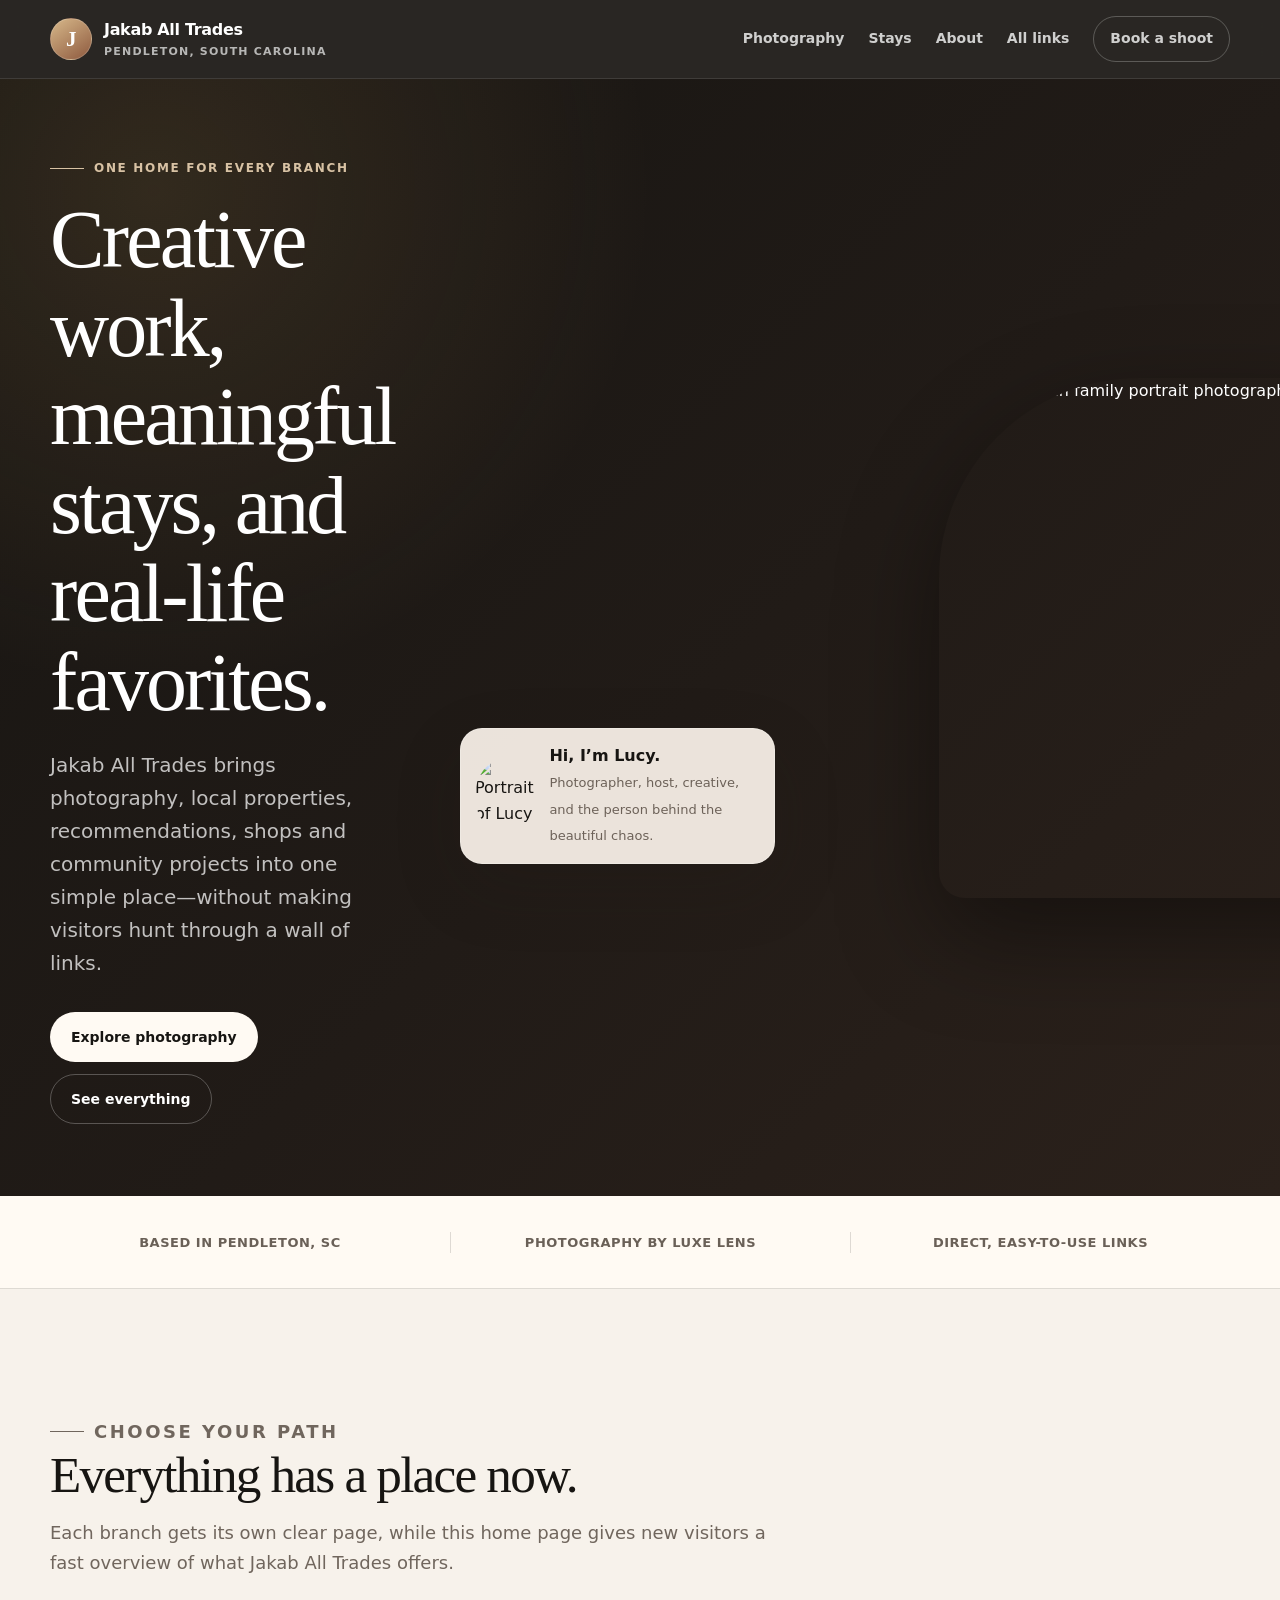
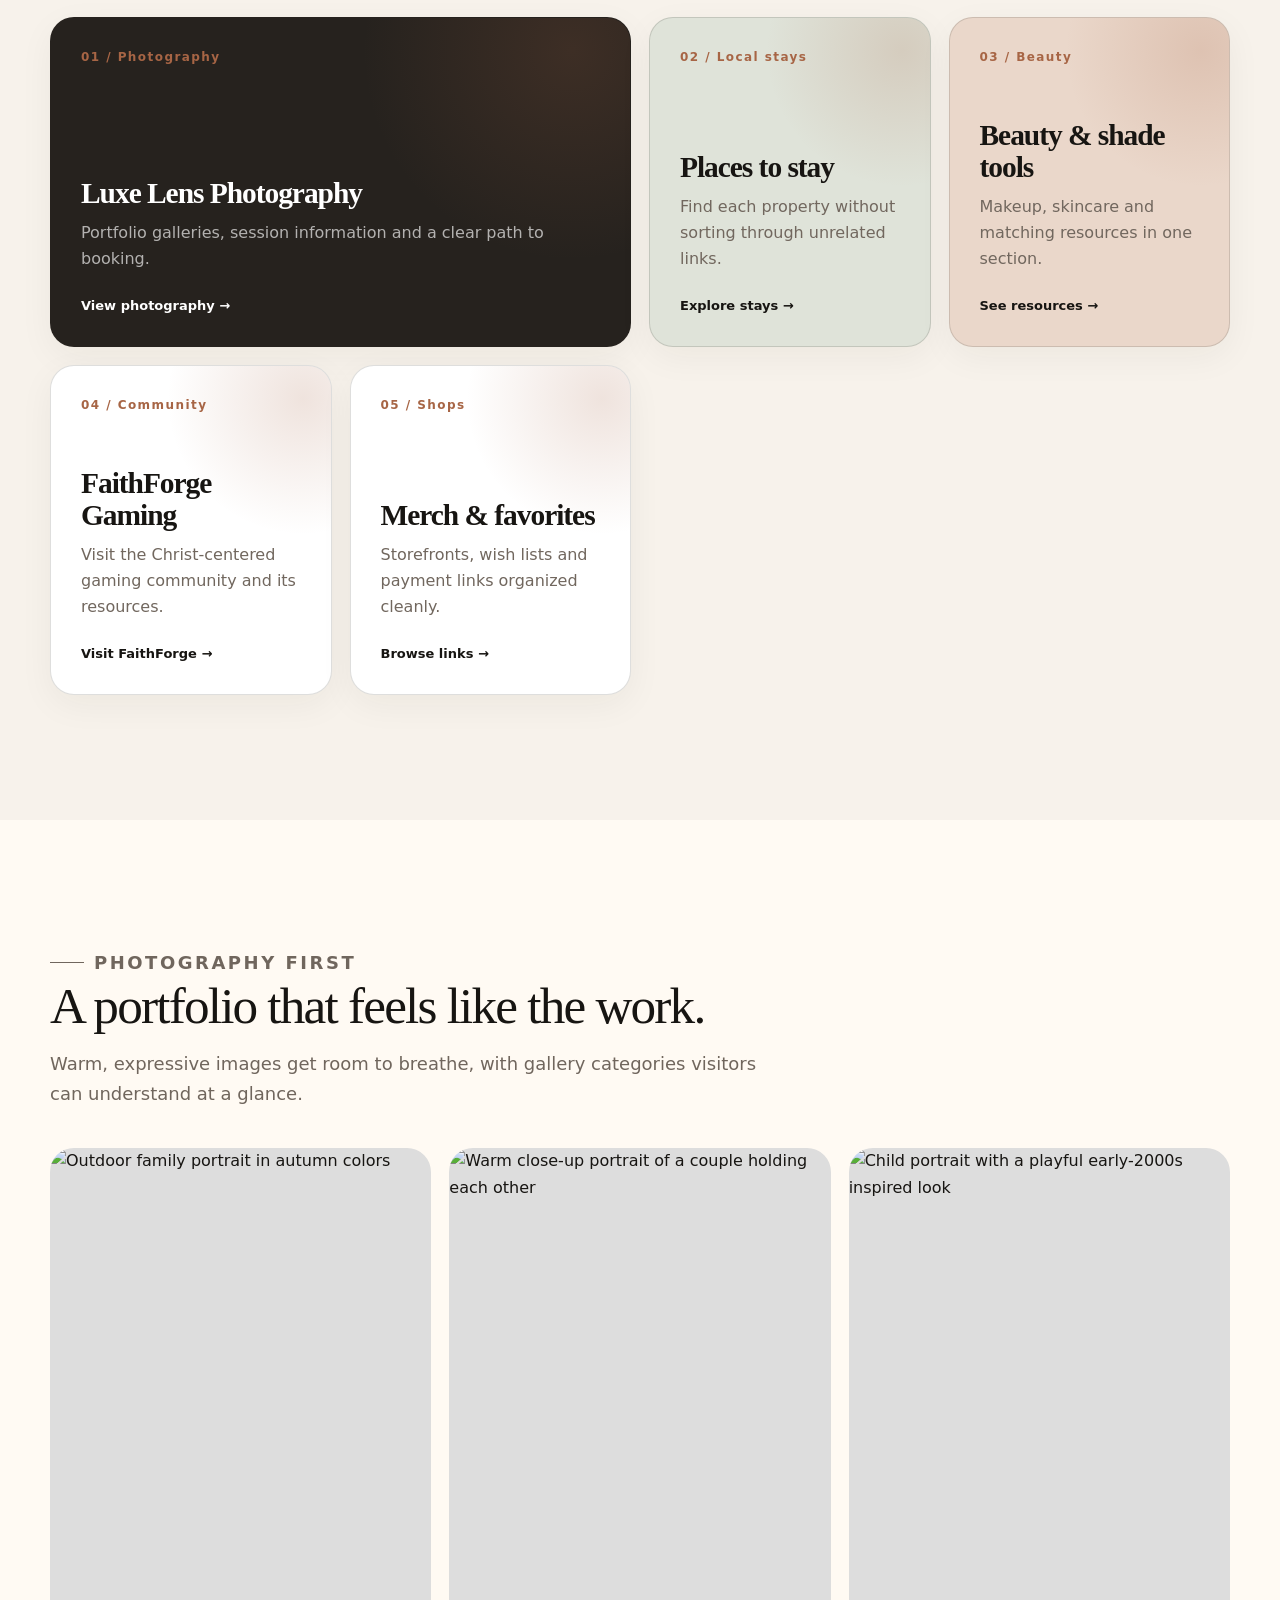
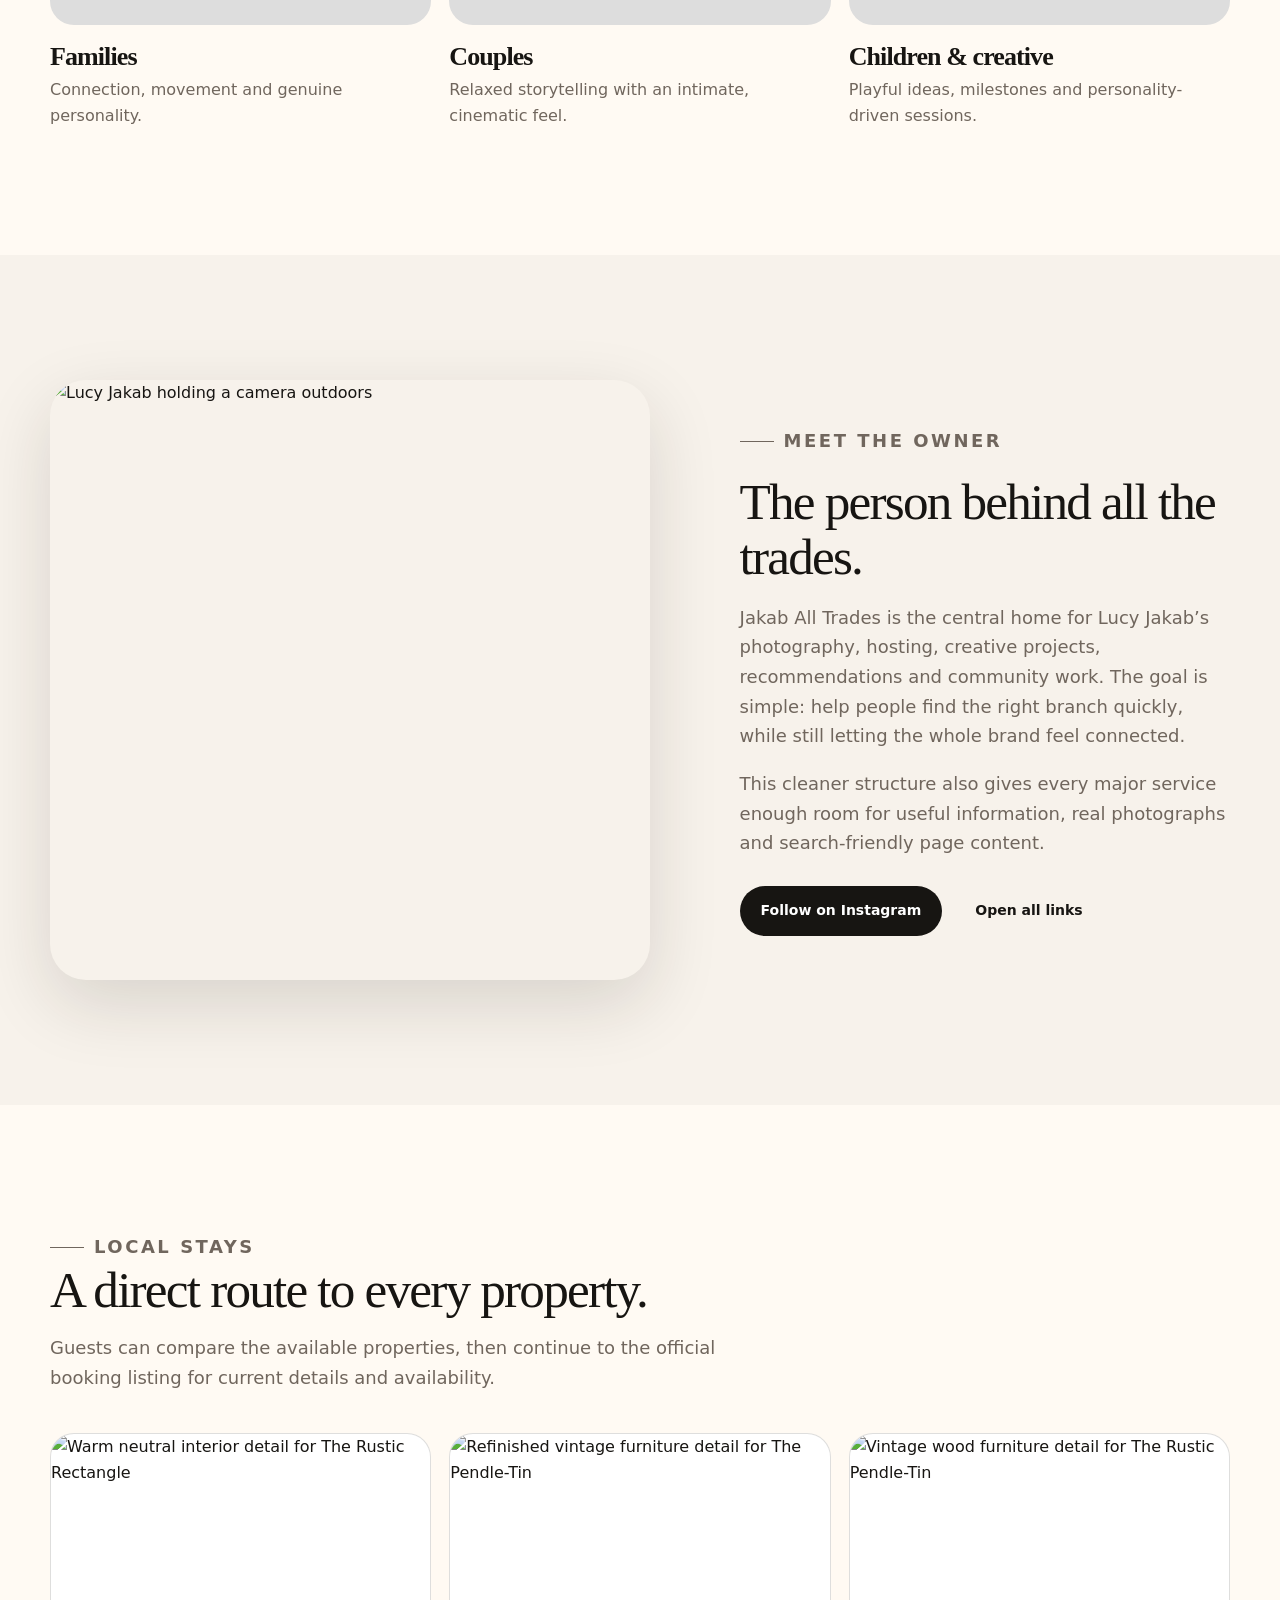
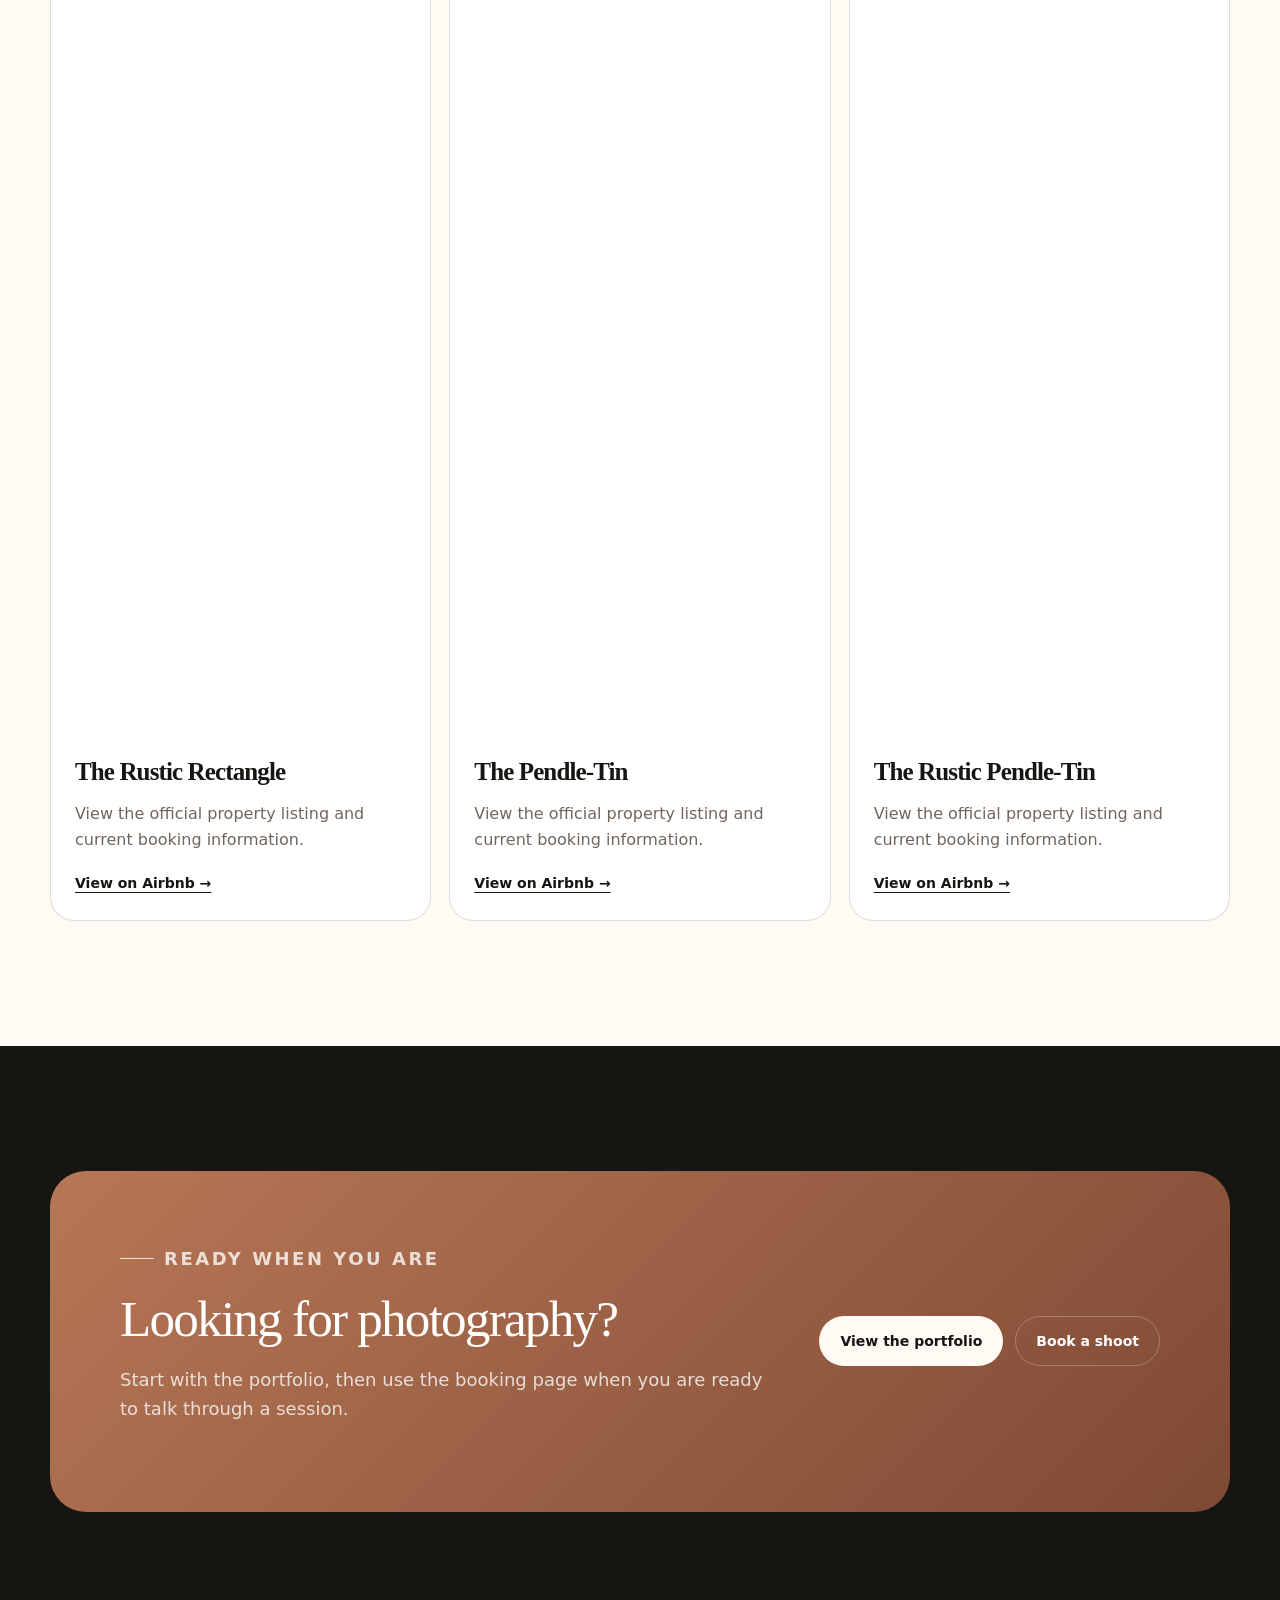
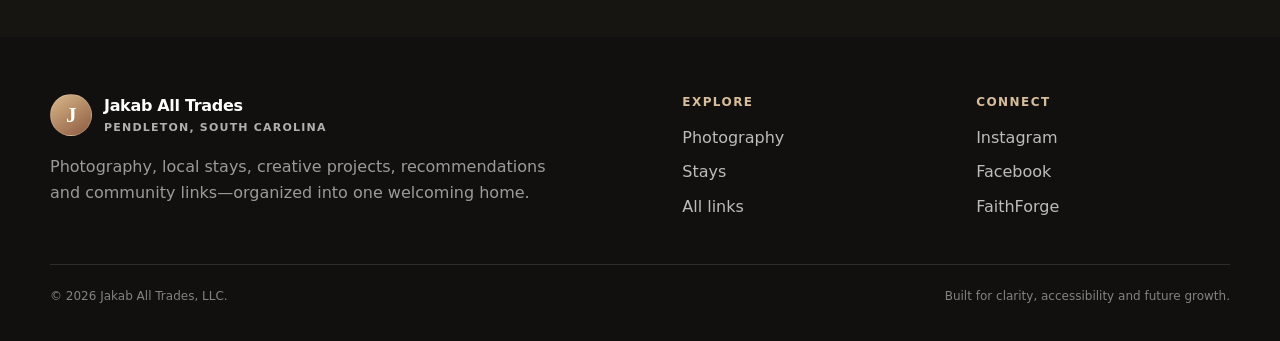
==== index.html @ a76a6e37 "Add files via upload" ====
<!doctype html>
<html lang="en-US">
<head>
  <meta charset="utf-8">
  <meta name="viewport" content="width=device-width, initial-scale=1">
  <title>Jakab All Trades | Photography, Stays & Creative Finds in Pendleton, SC</title>
  <meta name="description" content="Explore Jakab All Trades: photography by Luxe Lens, local stays, creative projects, beauty recommendations, shops and community links from Pendleton, South Carolina.">
  <meta name="robots" content="index,follow,max-image-preview:large">
  <meta name="theme-color" content="#171512">
  <meta property="og:type" content="website">
  <meta property="og:site_name" content="Jakab All Trades">
  <meta property="og:title" content="Jakab All Trades | Photography, Stays & Creative Finds">
  <meta property="og:description" content="A welcoming home for photography, local stays, creative projects, recommendations and community links.">
  <meta name="twitter:card" content="summary_large_image">
  <link rel="stylesheet" href="assets/css/styles.css">
  <!-- Add a canonical URL and absolute social-share image after the final domain is connected. -->
  <script type="application/ld+json">
  {
    "@context": "https://schema.org",
    "@type": "Organization",
    "name": "Jakab All Trades, LLC",
    "alternateName": "Jakab All Trades",
    "description": "Photography, local stays, creative projects, recommendations and community links based in Pendleton, South Carolina.",
    "areaServed": {
      "@type": "AdministrativeArea",
      "name": "Upstate South Carolina"
    },
    "sameAs": [
      "https://www.instagram.com/jakab.all.trades/",
      "https://www.facebook.com/lucy.norris.52",
      "https://faithforgegaming.com/"
    ]
  }
  </script>
</head>
<body>
  <a class="skip-link" href="#main-content">Skip to content</a>

  <header class="site-header">
    <div class="container header-inner">
      <a class="brand" href="./" aria-label="Jakab All Trades home">
        <span class="brand-mark" aria-hidden="true">J</span>
        <span class="brand-text">Jakab All Trades<small>Pendleton, South Carolina</small></span>
      </a>
      <button class="menu-button" type="button" aria-label="Open navigation" aria-expanded="false" data-menu-button>
        <svg viewBox="0 0 24 24" aria-hidden="true"><path d="M4 7h16M4 12h16M4 17h16" fill="none" stroke="currentColor" stroke-width="1.8" stroke-linecap="round"/></svg>
      </button>
      <nav class="site-nav" aria-label="Main navigation" data-site-nav>
        <a href="photography/">Photography</a>
        <a href="stays/">Stays</a>
        <a href="#about">About</a>
        <a href="links/">All links</a>
        <a class="nav-cta" href="https://unscriptedphotographers.com/b/Do33J2gYFtQOjV" target="_blank" rel="noopener">Book a shoot</a>
      </nav>
    </div>
  </header>

  <main id="main-content">
    <section class="hero">
      <div class="container hero-inner">
        <div class="hero-copy">
          <p class="eyebrow">One home for every branch</p>
          <h1>Creative work, meaningful stays, and real-life favorites.</h1>
          <p>Jakab All Trades brings photography, local properties, recommendations, shops and community projects into one simple place—without making visitors hunt through a wall of links.</p>
          <div class="button-row">
            <a class="button button-light" href="photography/">Explore photography</a>
            <a class="button button-outline" href="links/">See everything</a>
          </div>
        </div>
        <div class="hero-visual" aria-label="Featured family photography">
          <img class="hero-photo" src="assets/images/hero-family.webp" width="1400" height="717" alt="Warm autumn family portrait photographed outdoors">
          <div class="profile-chip">
            <img src="assets/images/profile-lucy.webp" width="600" height="600" alt="Portrait of Lucy Jakab with her camera">
            <div><strong>Hi, I’m Lucy.</strong><span>Photographer, host, creative, and the person behind the beautiful chaos.</span></div>
          </div>
        </div>
      </div>
    </section>

    <div class="trust-strip">
      <div class="container trust-inner">
        <span>Based in Pendleton, SC</span>
        <span>Photography by Luxe Lens</span>
        <span>Direct, easy-to-use links</span>
      </div>
    </div>

    <section class="section" aria-labelledby="branches-title">
      <div class="container">
        <div class="section-heading">
          <p class="eyebrow">Choose your path</p>
          <h2 id="branches-title">Everything has a place now.</h2>
          <p>Each branch gets its own clear page, while this home page gives new visitors a fast overview of what Jakab All Trades offers.</p>
        </div>
        <div class="branch-grid">
          <a class="branch-card branch-card-large branch-card-dark" href="photography/">
            <span class="branch-number">01 / Photography</span>
            <h3>Luxe Lens Photography</h3>
            <p>Portfolio galleries, session information and a clear path to booking.</p>
            <span class="branch-link">View photography →</span>
          </a>
          <a class="branch-card branch-card-small branch-card-sage" href="stays/">
            <span class="branch-number">02 / Local stays</span>
            <h3>Places to stay</h3>
            <p>Find each property without sorting through unrelated links.</p>
            <span class="branch-link">Explore stays →</span>
          </a>
          <a class="branch-card branch-card-small branch-card-clay" href="links/#beauty">
            <span class="branch-number">03 / Beauty</span>
            <h3>Beauty & shade tools</h3>
            <p>Makeup, skincare and matching resources in one section.</p>
            <span class="branch-link">See resources →</span>
          </a>
          <a class="branch-card branch-card-small" href="https://faithforgegaming.com/" target="_blank" rel="noopener">
            <span class="branch-number">04 / Community</span>
            <h3>FaithForge Gaming</h3>
            <p>Visit the Christ-centered gaming community and its resources.</p>
            <span class="branch-link">Visit FaithForge →</span>
          </a>
          <a class="branch-card branch-card-small" href="links/#shops">
            <span class="branch-number">05 / Shops</span>
            <h3>Merch & favorites</h3>
            <p>Storefronts, wish lists and payment links organized cleanly.</p>
            <span class="branch-link">Browse links →</span>
          </a>
        </div>
      </div>
    </section>

    <section class="section section-cream" aria-labelledby="photo-title">
      <div class="container">
        <div class="section-heading">
          <p class="eyebrow">Photography first</p>
          <h2 id="photo-title">A portfolio that feels like the work.</h2>
          <p>Warm, expressive images get room to breathe, with gallery categories visitors can understand at a glance.</p>
        </div>
        <div class="photo-grid">
          <a class="photo-card" href="photography/#families">
            <div class="photo-frame"><img src="assets/images/gallery-families.webp" width="900" height="900" loading="lazy" alt="Outdoor family portrait in autumn colors"></div>
            <h3>Families</h3><p>Connection, movement and genuine personality.</p>
          </a>
          <a class="photo-card" href="photography/#couples">
            <div class="photo-frame"><img src="assets/images/gallery-couples.webp" width="900" height="900" loading="lazy" alt="Warm close-up portrait of a couple holding each other"></div>
            <h3>Couples</h3><p>Relaxed storytelling with an intimate, cinematic feel.</p>
          </a>
          <a class="photo-card" href="photography/#children">
            <div class="photo-frame"><img src="assets/images/gallery-children.webp" width="900" height="900" loading="lazy" alt="Child portrait with a playful early-2000s inspired look"></div>
            <h3>Children & creative</h3><p>Playful ideas, milestones and personality-driven sessions.</p>
          </a>
        </div>
      </div>
    </section>

    <section class="section" id="about" aria-labelledby="about-title">
      <div class="container split">
        <img class="split-photo" src="assets/images/profile-lucy.webp" width="600" height="600" loading="lazy" alt="Lucy Jakab holding a camera outdoors">
        <div class="copy">
          <p class="eyebrow">Meet the owner</p>
          <h2 id="about-title">The person behind all the trades.</h2>
          <p>Jakab All Trades is the central home for Lucy Jakab’s photography, hosting, creative projects, recommendations and community work. The goal is simple: help people find the right branch quickly, while still letting the whole brand feel connected.</p>
          <p>This cleaner structure also gives every major service enough room for useful information, real photographs and search-friendly page content.</p>
          <div class="button-row">
            <a class="button button-dark" href="https://www.instagram.com/jakab.all.trades/" target="_blank" rel="noopener">Follow on Instagram</a>
            <a class="button" href="links/">Open all links</a>
          </div>
        </div>
      </div>
    </section>

    <section class="section section-cream" aria-labelledby="stays-title">
      <div class="container">
        <div class="section-heading">
          <p class="eyebrow">Local stays</p>
          <h2 id="stays-title">A direct route to every property.</h2>
          <p>Guests can compare the available properties, then continue to the official booking listing for current details and availability.</p>
        </div>
        <div class="stay-grid">
          <article class="stay-card">
            <img src="assets/images/stay-rustic-rectangle.webp" width="900" height="900" loading="lazy" alt="Warm neutral interior detail for The Rustic Rectangle">
            <div class="stay-card-body"><h3>The Rustic Rectangle</h3><p>View the official property listing and current booking information.</p><a class="text-link" href="https://www.airbnb.com/rooms/47705872" target="_blank" rel="noopener">View on Airbnb →</a></div>
          </article>
          <article class="stay-card">
            <img src="assets/images/stay-pendle-tin.webp" width="900" height="900" loading="lazy" alt="Refinished vintage furniture detail for The Pendle-Tin">
            <div class="stay-card-body"><h3>The Pendle-Tin</h3><p>View the official property listing and current booking information.</p><a class="text-link" href="https://www.airbnb.com/rooms/33664061" target="_blank" rel="noopener">View on Airbnb →</a></div>
          </article>
          <article class="stay-card">
            <img src="assets/images/stay-rustic-pendle-tin.webp" width="900" height="900" loading="lazy" alt="Vintage wood furniture detail for The Rustic Pendle-Tin">
            <div class="stay-card-body"><h3>The Rustic Pendle-Tin</h3><p>View the official property listing and current booking information.</p><a class="text-link" href="https://www.airbnb.com/rooms/1068824138586578535" target="_blank" rel="noopener">View on Airbnb →</a></div>
          </article>
        </div>
      </div>
    </section>

    <section class="section section-dark">
      <div class="container cta-panel">
        <div>
          <p class="eyebrow">Ready when you are</p>
          <h2>Looking for photography?</h2>
          <p>Start with the portfolio, then use the booking page when you are ready to talk through a session.</p>
        </div>
        <div class="button-row">
          <a class="button button-light" href="photography/">View the portfolio</a>
          <a class="button button-outline" href="https://unscriptedphotographers.com/b/Do33J2gYFtQOjV" target="_blank" rel="noopener">Book a shoot</a>
        </div>
      </div>
    </section>
  </main>

  <footer class="site-footer">
    <div class="container">
      <div class="footer-grid">
        <div><a class="brand" href="./"><span class="brand-mark" aria-hidden="true">J</span><span>Jakab All Trades<small>Pendleton, South Carolina</small></span></a><p class="footer-copy">Photography, local stays, creative projects, recommendations and community links—organized into one welcoming home.</p></div>
        <div><p class="footer-heading">Explore</p><div class="footer-links"><a href="photography/">Photography</a><a href="stays/">Stays</a><a href="links/">All links</a></div></div>
        <div><p class="footer-heading">Connect</p><div class="footer-links"><a href="https://www.instagram.com/jakab.all.trades/" target="_blank" rel="noopener">Instagram</a><a href="https://www.facebook.com/lucy.norris.52" target="_blank" rel="noopener">Facebook</a><a href="https://faithforgegaming.com/" target="_blank" rel="noopener">FaithForge</a></div></div>
      </div>
      <div class="footer-bottom"><span>© <span data-year></span> Jakab All Trades, LLC.</span><span>Built for clarity, accessibility and future growth.</span></div>
    </div>
  </footer>
  <script src="assets/js/site.js" defer></script>
</body>
</html>
---- assets/css/styles.css ----
:root {
  --ink: #171512;
  --ink-soft: #36322d;
  --paper: #f7f2eb;
  --paper-deep: #eee5d9;
  --cream: #fffaf3;
  --white: #ffffff;
  --clay: #a76545;
  --clay-dark: #73432e;
  --sage: #77806d;
  --gold: #b89055;
  --line: rgba(23, 21, 18, 0.14);
  --line-light: rgba(255, 255, 255, 0.18);
  --shadow: 0 24px 70px rgba(35, 26, 18, 0.14);
  --radius-sm: 14px;
  --radius-md: 24px;
  --radius-lg: 36px;
  --content: 1180px;
}

* { box-sizing: border-box; }
html { scroll-behavior: smooth; }
body {
  margin: 0;
  background: var(--paper);
  color: var(--ink);
  font-family: Inter, ui-sans-serif, system-ui, -apple-system, BlinkMacSystemFont, "Segoe UI", sans-serif;
  font-size: 16px;
  line-height: 1.65;
  text-rendering: optimizeLegibility;
}
img { display: block; max-width: 100%; }
a { color: inherit; }
button, input, textarea { font: inherit; }

.skip-link {
  position: fixed;
  top: 12px;
  left: 12px;
  z-index: 1000;
  transform: translateY(-150%);
  padding: 10px 14px;
  border-radius: 10px;
  background: var(--white);
  color: var(--ink);
  font-weight: 800;
}
.skip-link:focus { transform: translateY(0); }

.container {
  width: min(calc(100% - 40px), var(--content));
  margin-inline: auto;
}

.site-header {
  position: sticky;
  top: 0;
  z-index: 100;
  border-bottom: 1px solid rgba(255, 255, 255, 0.10);
  background: rgba(23, 21, 18, 0.92);
  color: var(--white);
  backdrop-filter: blur(14px);
}
.header-inner {
  min-height: 78px;
  display: flex;
  align-items: center;
  justify-content: space-between;
  gap: 24px;
}
.brand {
  display: inline-flex;
  align-items: center;
  gap: 12px;
  text-decoration: none;
  font-weight: 850;
  letter-spacing: -0.02em;
}
.brand-mark {
  width: 42px;
  height: 42px;
  display: grid;
  place-items: center;
  border: 1px solid var(--line-light);
  border-radius: 50%;
  background: linear-gradient(145deg, #d7b88a, #8e5a3f);
  color: var(--white);
  font-family: Georgia, "Times New Roman", serif;
  font-size: 21px;
}
.brand small {
  display: block;
  color: rgba(255,255,255,.67);
  font-size: 11px;
  font-weight: 650;
  letter-spacing: .11em;
  text-transform: uppercase;
}
.site-nav { display: flex; align-items: center; gap: 24px; }
.site-nav a {
  text-decoration: none;
  color: rgba(255,255,255,.78);
  font-size: 14px;
  font-weight: 720;
}
.site-nav a:hover, .site-nav a:focus-visible { color: var(--white); }
.nav-cta {
  padding: 10px 16px;
  border: 1px solid rgba(255,255,255,.24);
  border-radius: 999px;
}
.menu-button {
  display: none;
  width: 46px;
  height: 46px;
  border: 1px solid var(--line-light);
  border-radius: 50%;
  background: transparent;
  color: var(--white);
  cursor: pointer;
}
.menu-button svg { width: 23px; margin: auto; }

.hero {
  overflow: hidden;
  background:
    radial-gradient(circle at 12% 10%, rgba(184, 144, 85, .16), transparent 33%),
    linear-gradient(135deg, #171512 0%, #211b17 55%, #2b211b 100%);
  color: var(--white);
}
.hero-inner {
  min-height: 680px;
  display: grid;
  grid-template-columns: 1.05fr .95fr;
  gap: clamp(42px, 7vw, 92px);
  align-items: center;
  padding-block: 72px;
}
.eyebrow {
  display: inline-flex;
  align-items: center;
  gap: 10px;
  margin: 0 0 18px;
  color: #d8c2a4;
  font-size: 12px;
  font-weight: 850;
  letter-spacing: .14em;
  text-transform: uppercase;
}
.eyebrow::before { content: ""; width: 34px; height: 1px; background: currentColor; }
h1, h2, h3 {
  margin-top: 0;
  font-family: Georgia, "Times New Roman", serif;
  letter-spacing: -0.035em;
  line-height: 1.08;
}
h1 { max-width: 760px; margin-bottom: 22px; font-size: clamp(47px, 6.4vw, 86px); font-weight: 500; }
h2 { margin-bottom: 16px; font-size: clamp(35px, 4vw, 56px); font-weight: 500; }
h3 { margin-bottom: 10px; font-size: clamp(23px, 2.3vw, 31px); font-weight: 600; }
.hero-copy > p:not(.eyebrow) {
  max-width: 650px;
  margin: 0 0 32px;
  color: rgba(255,255,255,.73);
  font-size: clamp(17px, 2vw, 20px);
}
.button-row { display: flex; flex-wrap: wrap; gap: 12px; }
.button {
  min-height: 50px;
  display: inline-flex;
  align-items: center;
  justify-content: center;
  gap: 9px;
  padding: 12px 20px;
  border: 1px solid transparent;
  border-radius: 999px;
  text-decoration: none;
  font-size: 14px;
  font-weight: 820;
  transition: transform .18s ease, background .18s ease, border-color .18s ease;
}
.button:hover { transform: translateY(-2px); }
.button-light { background: var(--cream); color: var(--ink); }
.button-outline { border-color: rgba(255,255,255,.26); color: var(--white); }
.button-dark { background: var(--ink); color: var(--white); }
.button-clay { background: var(--clay); color: var(--white); }

.hero-visual { position: relative; min-height: 520px; }
.hero-photo {
  width: min(100%, 560px);
  height: 520px;
  margin-left: auto;
  border-radius: 200px 200px 26px 26px;
  object-fit: cover;
  object-position: center;
  box-shadow: 0 36px 100px rgba(0,0,0,.42);
}
.profile-chip {
  position: absolute;
  left: -24px;
  bottom: 34px;
  width: min(315px, 78%);
  display: flex;
  align-items: center;
  gap: 14px;
  padding: 14px;
  border: 1px solid rgba(255,255,255,.22);
  border-radius: 22px;
  background: rgba(248, 241, 232, .94);
  color: var(--ink);
  box-shadow: var(--shadow);
}
.profile-chip img {
  width: 74px;
  height: 74px;
  border-radius: 50%;
  object-fit: cover;
}
.profile-chip strong { display: block; font-size: 16px; }
.profile-chip span { color: #6d6259; font-size: 13px; }

.trust-strip { border-bottom: 1px solid var(--line); background: var(--cream); }
.trust-inner {
  min-height: 92px;
  display: grid;
  grid-template-columns: repeat(3, 1fr);
  align-items: center;
  gap: 20px;
  text-align: center;
  color: #6a6057;
  font-size: 13px;
  font-weight: 760;
  letter-spacing: .04em;
  text-transform: uppercase;
}
.trust-inner span + span { border-left: 1px solid var(--line); }

.section { padding-block: clamp(76px, 10vw, 125px); }
.section-cream { background: var(--cream); }
.section-dark { background: var(--ink); color: var(--white); }
.section-heading {
  max-width: 730px;
  margin-bottom: 40px;
}
.section-heading p { margin: 0; color: #70665d; font-size: 18px; }
.section-dark .section-heading p { color: rgba(255,255,255,.66); }

.branch-grid {
  display: grid;
  grid-template-columns: repeat(12, 1fr);
  gap: 18px;
}
.branch-card {
  min-height: 330px;
  position: relative;
  overflow: hidden;
  display: flex;
  flex-direction: column;
  justify-content: flex-end;
  padding: 30px;
  border: 1px solid var(--line);
  border-radius: var(--radius-md);
  background: var(--white);
  text-decoration: none;
  box-shadow: 0 10px 35px rgba(44, 34, 24, .05);
  transition: transform .2s ease, box-shadow .2s ease;
}
.branch-card:hover { transform: translateY(-5px); box-shadow: var(--shadow); }
.branch-card::before {
  content: "";
  position: absolute;
  inset: 0;
  background: radial-gradient(circle at 90% 10%, rgba(167, 101, 69, .18), transparent 35%);
}
.branch-card > * { position: relative; }
.branch-card-large { grid-column: span 6; }
.branch-card-small { grid-column: span 3; }
.branch-number { margin-bottom: auto; color: var(--clay); font-size: 12px; font-weight: 850; letter-spacing: .12em; }
.branch-card p { margin: 0; color: #71675e; }
.branch-link { margin-top: 22px; font-size: 13px; font-weight: 850; }
.branch-card-dark { background: #26221e; color: var(--white); border-color: transparent; }
.branch-card-dark p { color: rgba(255,255,255,.65); }
.branch-card-sage { background: #dfe3d9; }
.branch-card-clay { background: #ead7ca; }

.photo-grid {
  display: grid;
  grid-template-columns: repeat(3, 1fr);
  gap: 18px;
}
.photo-card { text-decoration: none; }
.photo-frame {
  aspect-ratio: 4 / 5;
  overflow: hidden;
  border-radius: var(--radius-md);
  background: #ddd;
}
.photo-frame img { width: 100%; height: 100%; object-fit: cover; transition: transform .45s ease; }
.photo-card:hover img { transform: scale(1.035); }
.photo-card h3 { margin: 18px 0 6px; font-size: 26px; }
.photo-card p { margin: 0; color: #70665d; }

.split {
  display: grid;
  grid-template-columns: 1fr 1fr;
  gap: clamp(38px, 7vw, 90px);
  align-items: center;
}
.split-photo {
  min-height: 560px;
  border-radius: var(--radius-lg);
  object-fit: cover;
  box-shadow: var(--shadow);
}
.copy p { color: #70665d; font-size: 18px; }
.copy .button-row { margin-top: 28px; }

.stay-grid { display: grid; grid-template-columns: repeat(3, 1fr); gap: 18px; }
.stay-card {
  overflow: hidden;
  border: 1px solid var(--line);
  border-radius: var(--radius-md);
  background: var(--white);
}
.stay-card img { width: 100%; aspect-ratio: 4/3; object-fit: cover; }
.stay-card-body { padding: 24px; }
.stay-card-body h3 { font-size: 25px; }
.stay-card-body p { color: #70665d; }
.text-link { font-size: 14px; font-weight: 850; text-underline-offset: 4px; }

.cta-panel {
  display: grid;
  grid-template-columns: 1.3fr .7fr;
  gap: 40px;
  align-items: center;
  padding: clamp(36px, 6vw, 70px);
  border-radius: var(--radius-lg);
  background: linear-gradient(135deg, #b77756, #7e4934);
  color: var(--white);
}
.cta-panel p { max-width: 650px; color: rgba(255,255,255,.78); font-size: 18px; }
.cta-panel .button-row { justify-content: flex-end; }

.page-hero {
  padding-block: 90px 82px;
  background: linear-gradient(135deg, #171512, #2b211b);
  color: var(--white);
}
.page-hero p:not(.eyebrow) { max-width: 720px; margin: 0; color: rgba(255,255,255,.70); font-size: 19px; }
.breadcrumbs { margin-bottom: 22px; color: rgba(255,255,255,.58); font-size: 13px; }
.breadcrumbs a { text-underline-offset: 3px; }

.content-grid {
  display: grid;
  grid-template-columns: 1fr 1fr;
  gap: 18px;
}
.info-card {
  padding: 30px;
  border: 1px solid var(--line);
  border-radius: var(--radius-md);
  background: var(--white);
}
.info-card p { color: #70665d; }

.link-groups { display: grid; grid-template-columns: repeat(2, 1fr); gap: 22px; }
.link-group {
  padding: 28px;
  border: 1px solid var(--line);
  border-radius: var(--radius-md);
  background: var(--white);
}
.link-list { display: grid; gap: 10px; }
.link-item {
  min-height: 52px;
  display: flex;
  align-items: center;
  justify-content: space-between;
  gap: 18px;
  padding: 12px 15px;
  border: 1px solid var(--line);
  border-radius: 13px;
  text-decoration: none;
  font-weight: 760;
}
.link-item:hover { border-color: rgba(167,101,69,.55); background: #fbf7f1; }
.link-item span { color: #8a7d72; font-size: 12px; font-weight: 650; }

.site-footer { padding-block: 56px 34px; background: #11100e; color: var(--white); }
.footer-grid { display: grid; grid-template-columns: 1.4fr .6fr .6fr; gap: 40px; }
.footer-copy { max-width: 500px; color: rgba(255,255,255,.58); }
.footer-heading { margin: 0 0 12px; font-size: 12px; font-weight: 850; letter-spacing: .12em; text-transform: uppercase; color: #d6bd9c; }
.footer-links { display: grid; gap: 8px; }
.footer-links a { color: rgba(255,255,255,.72); text-decoration: none; }
.footer-links a:hover { color: var(--white); }
.footer-bottom {
  display: flex;
  justify-content: space-between;
  gap: 20px;
  margin-top: 42px;
  padding-top: 22px;
  border-top: 1px solid rgba(255,255,255,.12);
  color: rgba(255,255,255,.48);
  font-size: 12px;
}

:focus-visible { outline: 3px solid #d7a66d; outline-offset: 4px; }

@media (max-width: 920px) {
  .menu-button { display: grid; place-items: center; }
  .site-nav {
    position: absolute;
    top: 78px;
    left: 20px;
    right: 20px;
    display: none;
    align-items: stretch;
    flex-direction: column;
    gap: 0;
    padding: 12px;
    border: 1px solid rgba(255,255,255,.13);
    border-radius: 18px;
    background: #1d1a17;
    box-shadow: 0 18px 50px rgba(0,0,0,.35);
  }
  .site-nav.is-open { display: flex; }
  .site-nav a { padding: 12px; border-radius: 10px; }
  .site-nav a:hover { background: rgba(255,255,255,.06); }
  .nav-cta { border: 0; }
  .hero-inner { grid-template-columns: 1fr; min-height: auto; }
  .hero-copy { max-width: 760px; }
  .hero-visual { width: min(100%, 620px); margin-inline: auto; }
  .branch-card-large { grid-column: span 12; }
  .branch-card-small { grid-column: span 6; }
  .split { grid-template-columns: 1fr; }
  .split-photo { min-height: 430px; }
  .stay-grid { grid-template-columns: 1fr 1fr; }
  .cta-panel { grid-template-columns: 1fr; }
  .cta-panel .button-row { justify-content: flex-start; }
  .footer-grid { grid-template-columns: 1fr 1fr; }
  .footer-grid > :first-child { grid-column: 1 / -1; }
}

@media (max-width: 680px) {
  .container { width: min(calc(100% - 28px), var(--content)); }
  .header-inner { min-height: 70px; }
  .site-nav { top: 70px; left: 14px; right: 14px; }
  .brand-text { font-size: 14px; }
  .hero-inner { padding-block: 54px 68px; gap: 46px; }
  h1 { font-size: clamp(43px, 13vw, 62px); }
  .hero-visual { min-height: 440px; }
  .hero-photo { height: 430px; border-radius: 150px 150px 22px 22px; }
  .profile-chip { left: 10px; bottom: 18px; }
  .trust-inner { grid-template-columns: 1fr; gap: 0; padding-block: 20px; }
  .trust-inner span { padding: 8px; }
  .trust-inner span + span { border-left: 0; }
  .branch-card-small { grid-column: span 12; }
  .photo-grid, .stay-grid, .content-grid, .link-groups { grid-template-columns: 1fr; }
  .section { padding-block: 72px; }
  .page-hero { padding-block: 64px; }
  .footer-grid { grid-template-columns: 1fr; }
  .footer-grid > :first-child { grid-column: auto; }
  .footer-bottom { flex-direction: column; }
}

@media (prefers-reduced-motion: reduce) {
  *, *::before, *::after { scroll-behavior: auto !important; transition: none !important; }
}
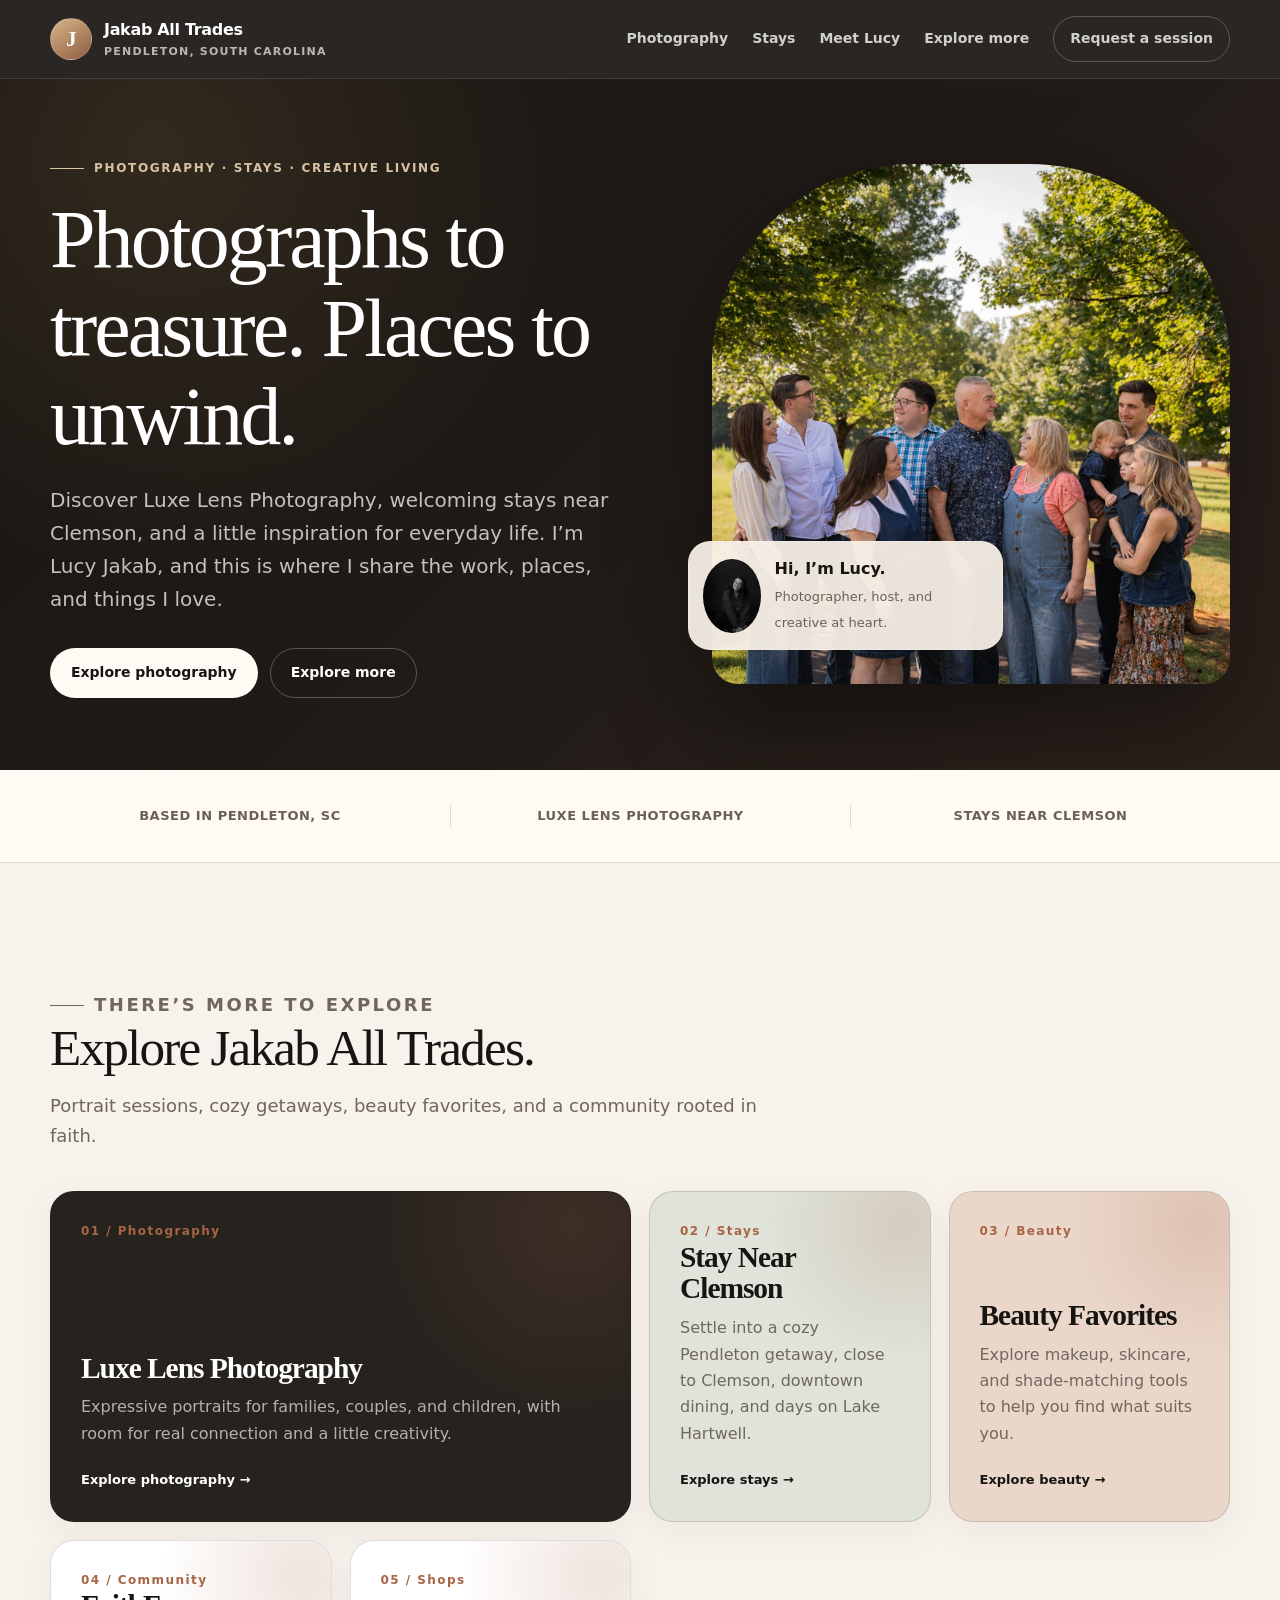
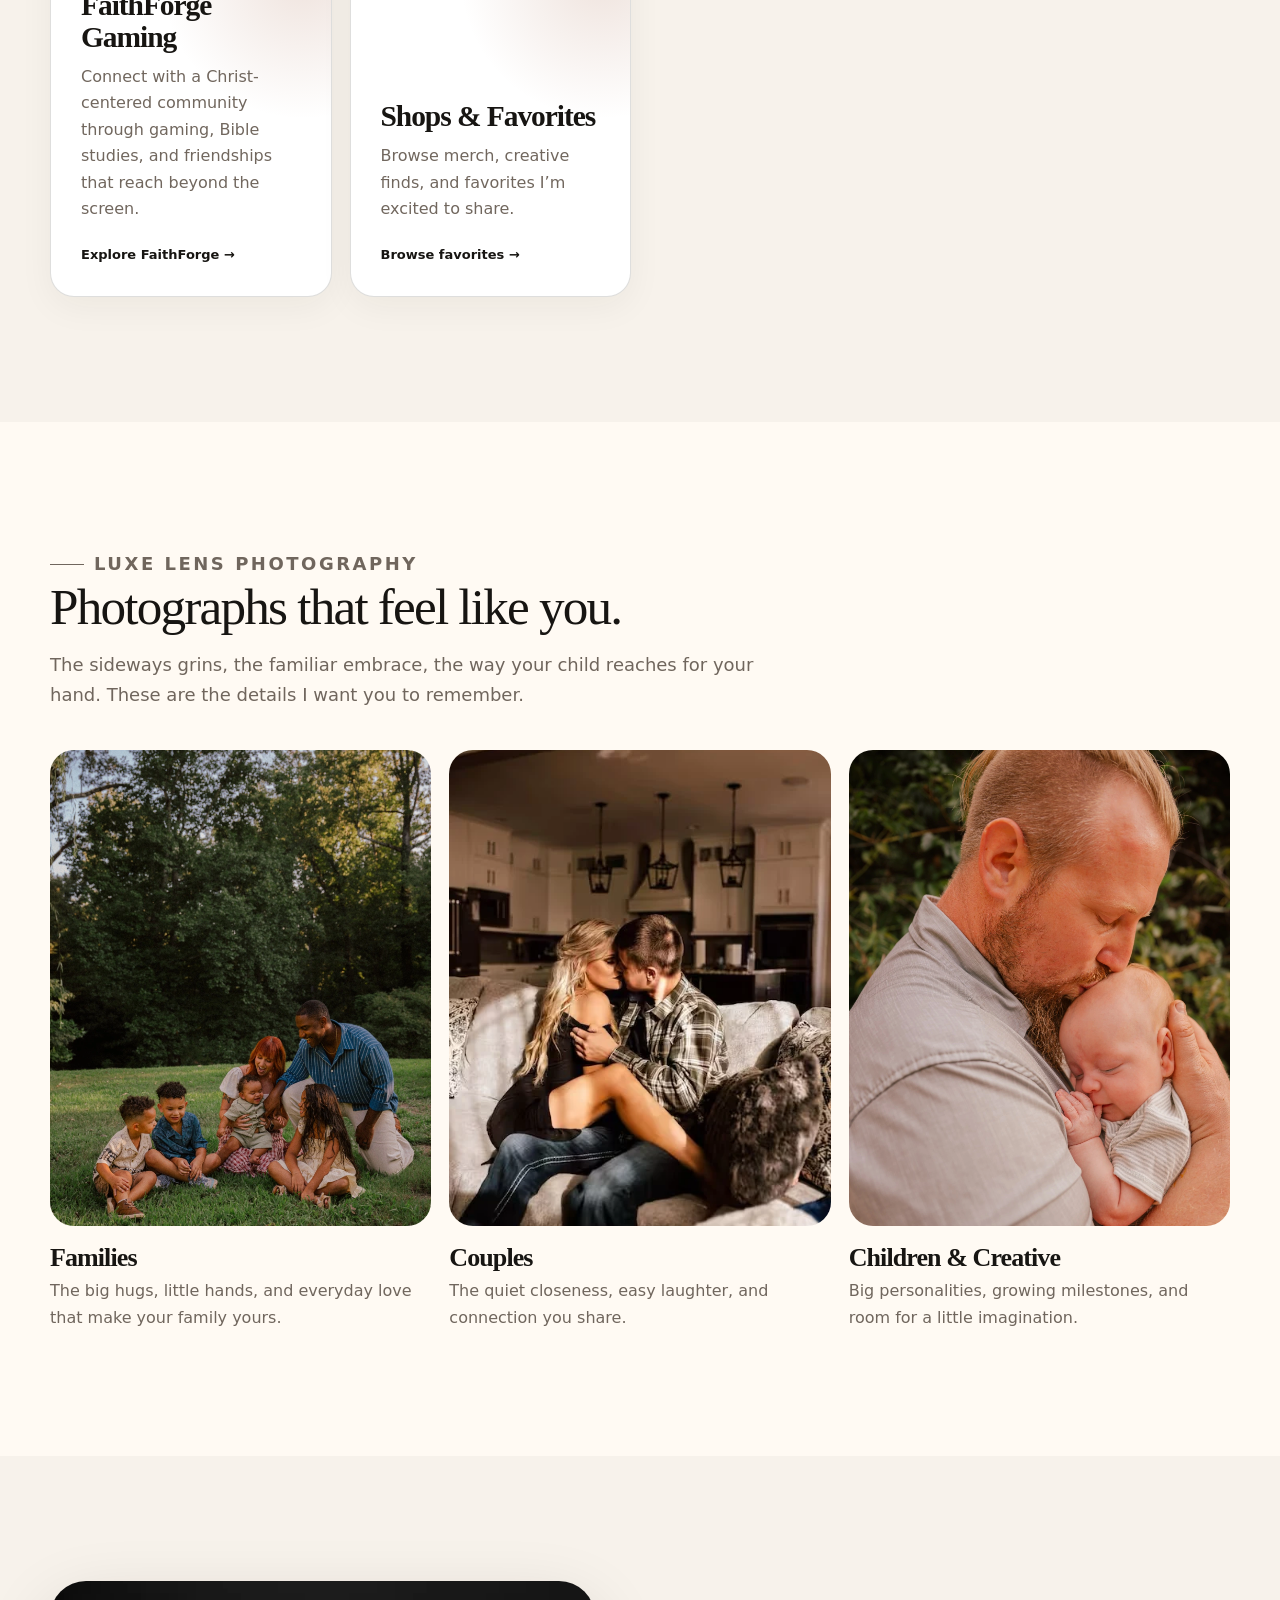
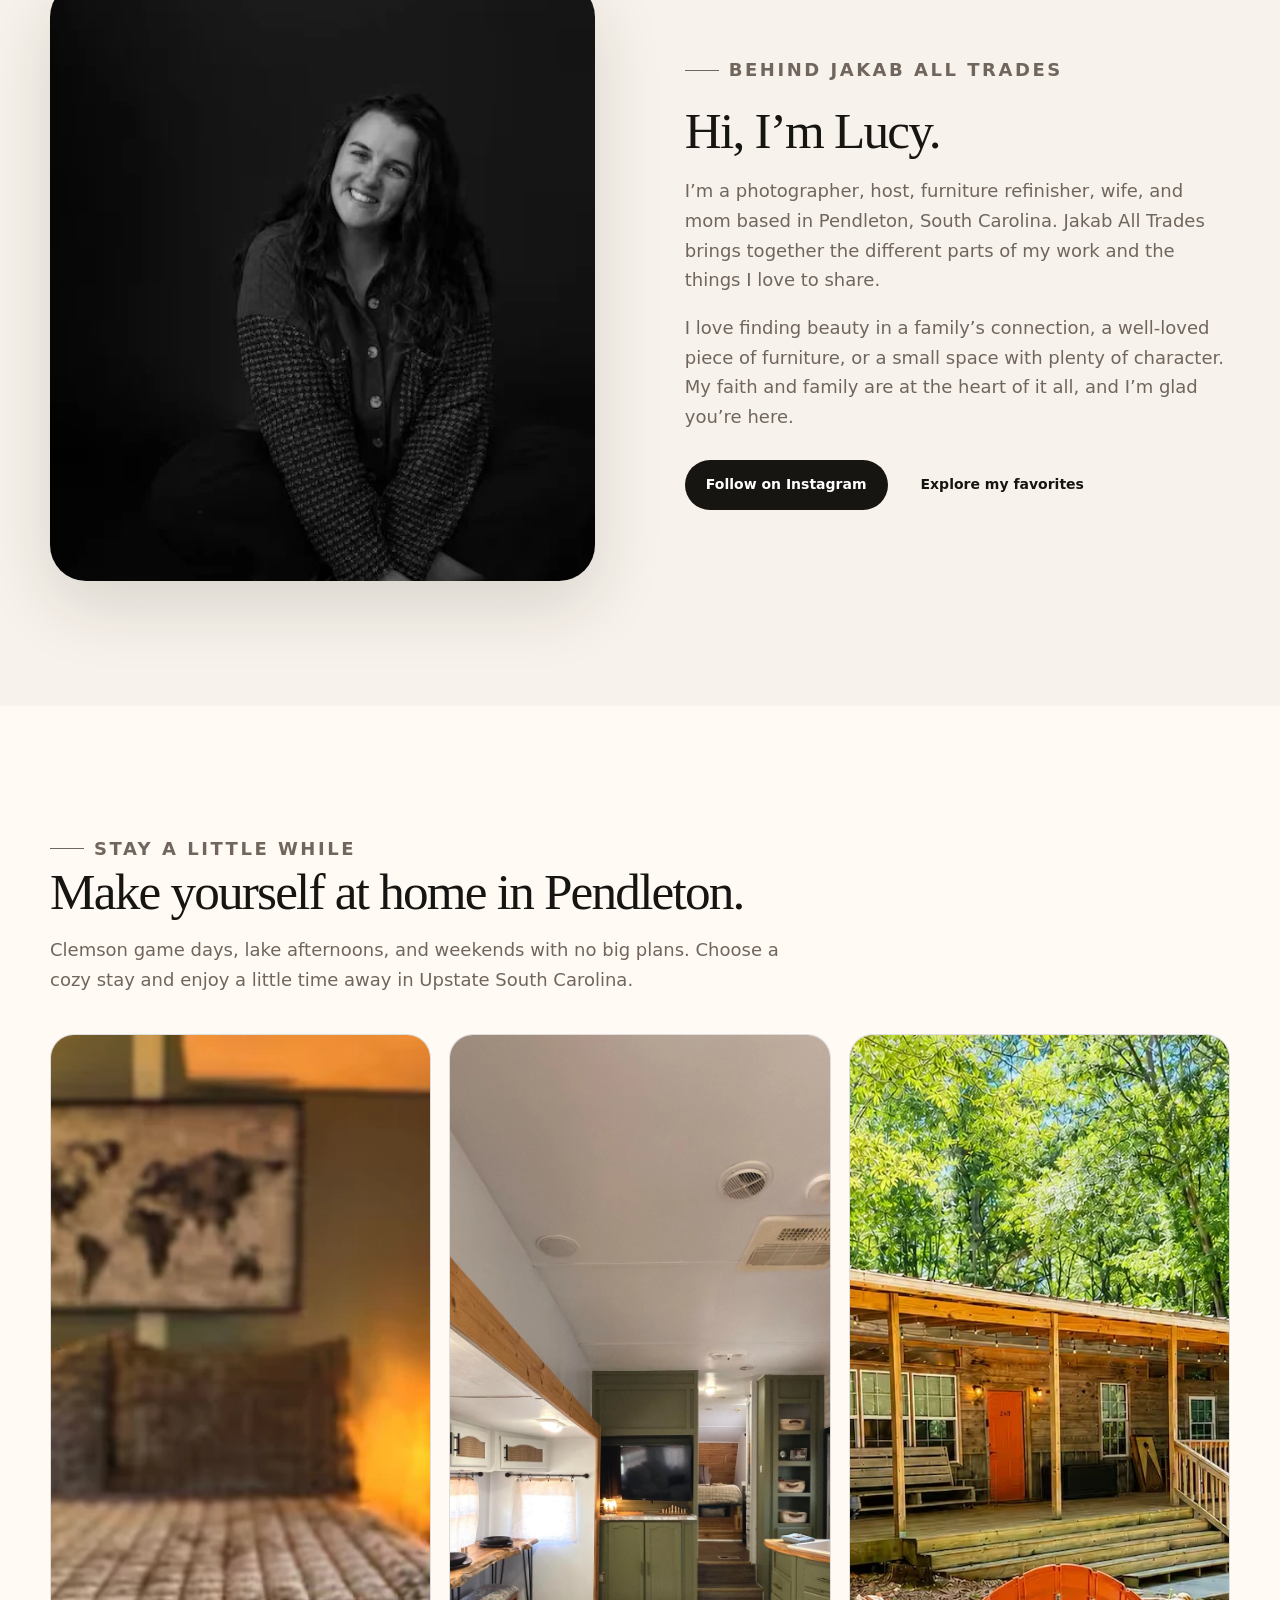
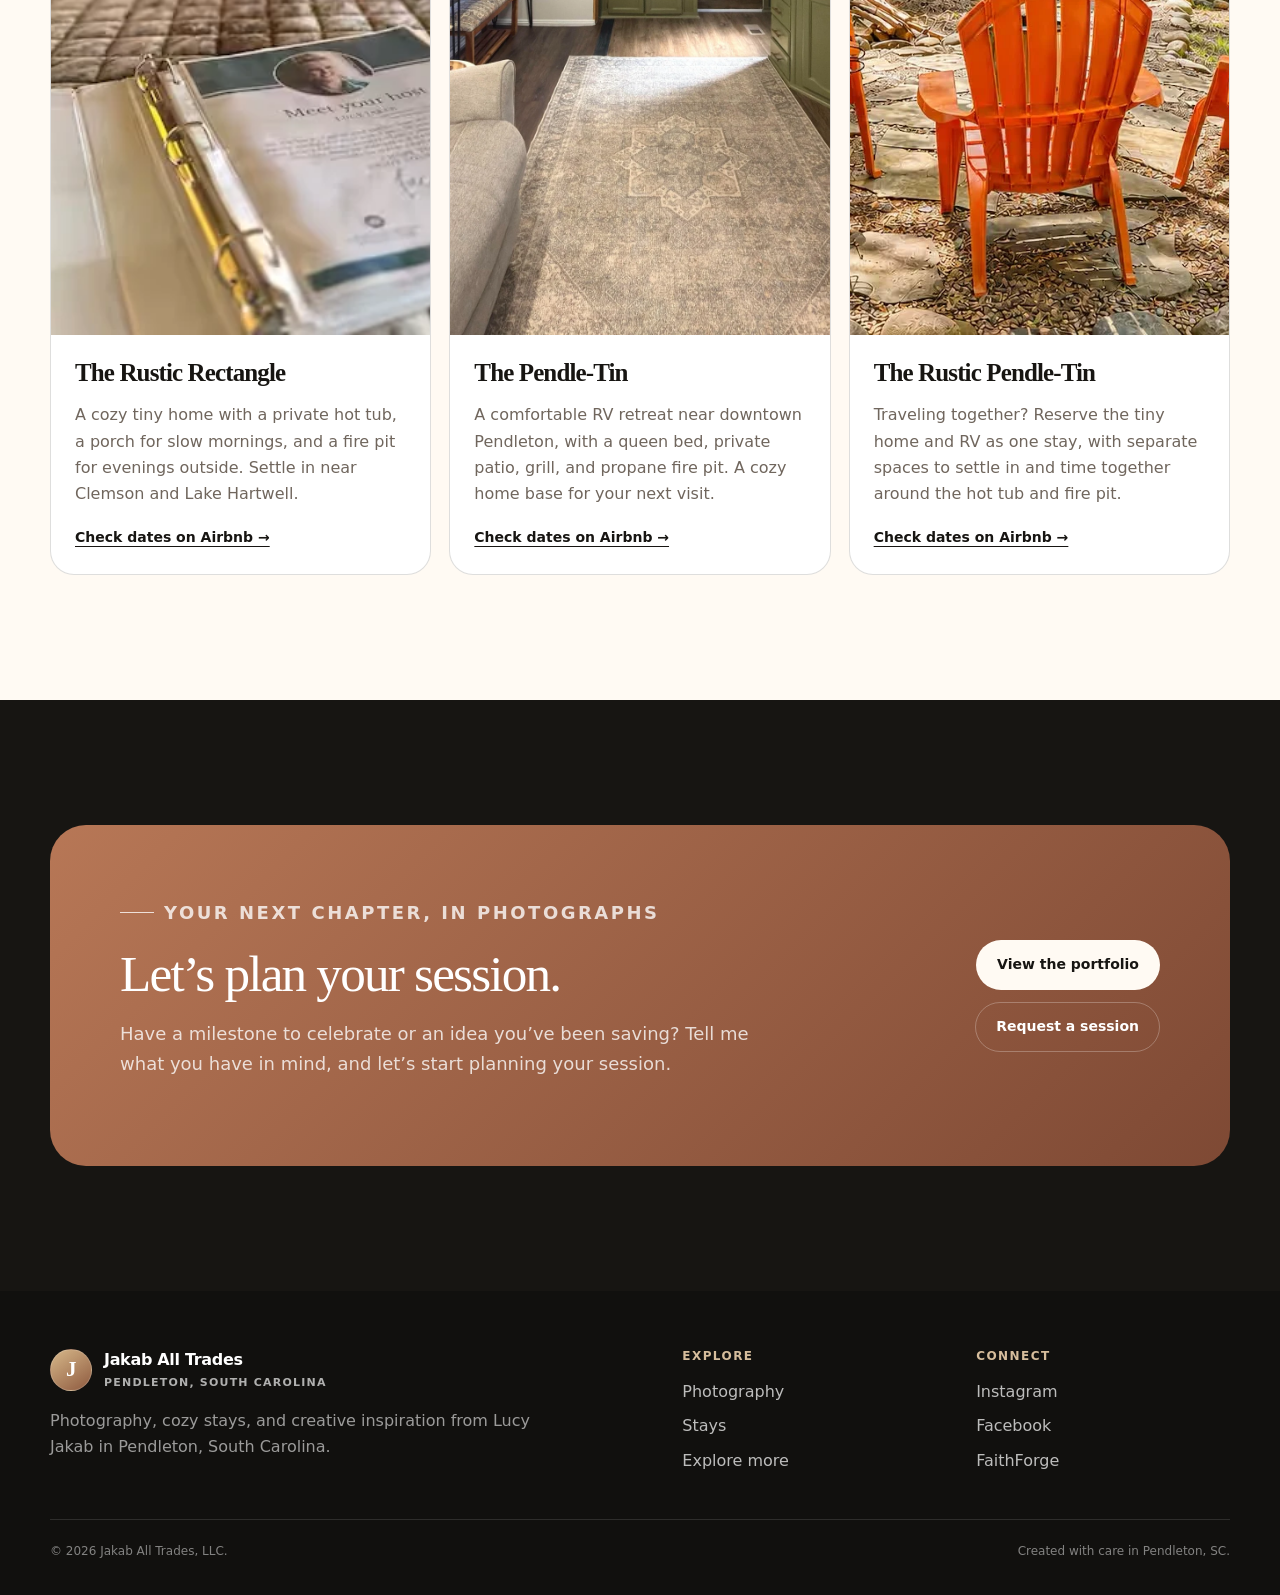
==== commit be4220e5: "Revise SEO metadata and content in index.html Updated the title and meta description for better SEO." ====
--- a/index.html
+++ b/index.html
@@ -3,14 +3,14 @@
 <head>
   <meta charset="utf-8">
   <meta name="viewport" content="width=device-width, initial-scale=1">
-  <title>Jakab All Trades | Photography, Stays & Creative Finds in Pendleton, SC</title>
-  <meta name="description" content="Explore Jakab All Trades: photography by Luxe Lens, local stays, creative projects, beauty recommendations, shops and community links from Pendleton, South Carolina.">
+  <title>Jakab All Trades | Photography &amp; Stays in Pendleton, SC</title>
+  <meta name="description" content="Discover Luxe Lens Photography, cozy stays near Clemson, and Lucy Jakab’s creative projects, beauty favorites, and community in Pendleton, South Carolina.">
   <meta name="robots" content="index,follow,max-image-preview:large">
   <meta name="theme-color" content="#171512">
   <meta property="og:type" content="website">
   <meta property="og:site_name" content="Jakab All Trades">
-  <meta property="og:title" content="Jakab All Trades | Photography, Stays & Creative Finds">
-  <meta property="og:description" content="A welcoming home for photography, local stays, creative projects, recommendations and community links.">
+  <meta property="og:title" content="Jakab All Trades | Photography, Stays &amp; Creative Living">
+  <meta property="og:description" content="Photographs to treasure. Places to unwind. Explore Lucy Jakab’s photography, Pendleton stays, and everyday inspiration.">
   <meta name="twitter:card" content="summary_large_image">
   <link rel="stylesheet" href="assets/css/styles.css">
   <!-- Add a canonical URL and absolute social-share image after the final domain is connected. -->
@@ -20,7 +20,7 @@
     "@type": "Organization",
     "name": "Jakab All Trades, LLC",
     "alternateName": "Jakab All Trades",
-    "description": "Photography, local stays, creative projects, recommendations and community links based in Pendleton, South Carolina.",
+    "description": "Photography by Luxe Lens, stays near Clemson, creative projects, beauty recommendations, and community connections from Lucy Jakab in Pendleton, South Carolina.",
     "areaServed": {
       "@type": "AdministrativeArea",
       "name": "Upstate South Carolina"
@@ -48,9 +48,9 @@
       <nav class="site-nav" aria-label="Main navigation" data-site-nav>
         <a href="photography/">Photography</a>
         <a href="stays/">Stays</a>
-        <a href="#about">About</a>
-        <a href="links/">All links</a>
-        <a class="nav-cta" href="https://unscriptedphotographers.com/b/Do33J2gYFtQOjV" target="_blank" rel="noopener">Book a shoot</a>
+        <a href="#about">Meet Lucy</a>
+        <a href="links/">Explore more</a>
+        <a class="nav-cta" href="https://unscriptedphotographers.com/b/Do33J2gYFtQOjV" target="_blank" rel="noopener">Request a session</a>
       </nav>
     </div>
   </header>
@@ -59,19 +59,19 @@
     <section class="hero">
       <div class="container hero-inner">
         <div class="hero-copy">
-          <p class="eyebrow">One home for every branch</p>
-          <h1>Creative work, meaningful stays, and real-life favorites.</h1>
-          <p>Jakab All Trades brings photography, local properties, recommendations, shops and community projects into one simple place—without making visitors hunt through a wall of links.</p>
+          <p class="eyebrow">Photography · Stays · Creative Living</p>
+          <h1>Photographs to treasure. Places to unwind.</h1>
+          <p>Discover Luxe Lens Photography, welcoming stays near Clemson, and a little inspiration for everyday life. I’m Lucy Jakab, and this is where I share the work, places, and things I love.</p>
           <div class="button-row">
             <a class="button button-light" href="photography/">Explore photography</a>
-            <a class="button button-outline" href="links/">See everything</a>
+            <a class="button button-outline" href="links/">Explore more</a>
           </div>
         </div>
         <div class="hero-visual" aria-label="Featured family photography">
           <img class="hero-photo" src="assets/images/hero-family.webp" width="1400" height="717" alt="Warm autumn family portrait photographed outdoors">
           <div class="profile-chip">
             <img src="assets/images/profile-lucy.webp" width="600" height="600" alt="Portrait of Lucy Jakab with her camera">
-            <div><strong>Hi, I’m Lucy.</strong><span>Photographer, host, creative, and the person behind the beautiful chaos.</span></div>
+            <div><strong>Hi, I’m Lucy.</strong><span>Photographer, host, and creative at heart.</span></div>
           </div>
         </div>
       </div>
@@ -80,48 +80,48 @@
     <div class="trust-strip">
       <div class="container trust-inner">
         <span>Based in Pendleton, SC</span>
-        <span>Photography by Luxe Lens</span>
-        <span>Direct, easy-to-use links</span>
+        <span>Luxe Lens Photography</span>
+        <span>Stays near Clemson</span>
       </div>
     </div>
 
     <section class="section" aria-labelledby="branches-title">
       <div class="container">
         <div class="section-heading">
-          <p class="eyebrow">Choose your path</p>
-          <h2 id="branches-title">Everything has a place now.</h2>
-          <p>Each branch gets its own clear page, while this home page gives new visitors a fast overview of what Jakab All Trades offers.</p>
+          <p class="eyebrow">There’s more to explore</p>
+          <h2 id="branches-title">Explore Jakab All Trades.</h2>
+          <p>Portrait sessions, cozy getaways, beauty favorites, and a community rooted in faith.</p>
         </div>
         <div class="branch-grid">
           <a class="branch-card branch-card-large branch-card-dark" href="photography/">
             <span class="branch-number">01 / Photography</span>
             <h3>Luxe Lens Photography</h3>
-            <p>Portfolio galleries, session information and a clear path to booking.</p>
-            <span class="branch-link">View photography →</span>
+            <p>Expressive portraits for families, couples, and children, with room for real connection and a little creativity.</p>
+            <span class="branch-link">Explore photography →</span>
           </a>
           <a class="branch-card branch-card-small branch-card-sage" href="stays/">
-            <span class="branch-number">02 / Local stays</span>
-            <h3>Places to stay</h3>
-            <p>Find each property without sorting through unrelated links.</p>
+            <span class="branch-number">02 / Stays</span>
+            <h3>Stay Near Clemson</h3>
+            <p>Settle into a cozy Pendleton getaway, close to Clemson, downtown dining, and days on Lake Hartwell.</p>
             <span class="branch-link">Explore stays →</span>
           </a>
           <a class="branch-card branch-card-small branch-card-clay" href="links/#beauty">
             <span class="branch-number">03 / Beauty</span>
-            <h3>Beauty & shade tools</h3>
-            <p>Makeup, skincare and matching resources in one section.</p>
-            <span class="branch-link">See resources →</span>
+            <h3>Beauty Favorites</h3>
+            <p>Explore makeup, skincare, and shade-matching tools to help you find what suits you.</p>
+            <span class="branch-link">Explore beauty →</span>
           </a>
           <a class="branch-card branch-card-small" href="https://faithforgegaming.com/" target="_blank" rel="noopener">
             <span class="branch-number">04 / Community</span>
             <h3>FaithForge Gaming</h3>
-            <p>Visit the Christ-centered gaming community and its resources.</p>
-            <span class="branch-link">Visit FaithForge →</span>
+            <p>Connect with a Christ-centered community through gaming, Bible studies, and friendships that reach beyond the screen.</p>
+            <span class="branch-link">Explore FaithForge →</span>
           </a>
           <a class="branch-card branch-card-small" href="links/#shops">
             <span class="branch-number">05 / Shops</span>
-            <h3>Merch & favorites</h3>
-            <p>Storefronts, wish lists and payment links organized cleanly.</p>
-            <span class="branch-link">Browse links →</span>
+            <h3>Shops &amp; Favorites</h3>
+            <p>Browse merch, creative finds, and favorites I’m excited to share.</p>
+            <span class="branch-link">Browse favorites →</span>
           </a>
         </div>
       </div>
@@ -130,22 +130,22 @@
     <section class="section section-cream" aria-labelledby="photo-title">
       <div class="container">
         <div class="section-heading">
-          <p class="eyebrow">Photography first</p>
-          <h2 id="photo-title">A portfolio that feels like the work.</h2>
-          <p>Warm, expressive images get room to breathe, with gallery categories visitors can understand at a glance.</p>
+          <p class="eyebrow">Luxe Lens Photography</p>
+          <h2 id="photo-title">Photographs that feel like you.</h2>
+          <p>The sideways grins, the familiar embrace, the way your child reaches for your hand. These are the details I want you to remember.</p>
         </div>
         <div class="photo-grid">
           <a class="photo-card" href="photography/#families">
             <div class="photo-frame"><img src="assets/images/gallery-families.webp" width="900" height="900" loading="lazy" alt="Outdoor family portrait in autumn colors"></div>
-            <h3>Families</h3><p>Connection, movement and genuine personality.</p>
+            <h3>Families</h3><p>The big hugs, little hands, and everyday love that make your family yours.</p>
           </a>
           <a class="photo-card" href="photography/#couples">
             <div class="photo-frame"><img src="assets/images/gallery-couples.webp" width="900" height="900" loading="lazy" alt="Warm close-up portrait of a couple holding each other"></div>
-            <h3>Couples</h3><p>Relaxed storytelling with an intimate, cinematic feel.</p>
+            <h3>Couples</h3><p>The quiet closeness, easy laughter, and connection you share.</p>
           </a>
           <a class="photo-card" href="photography/#children">
             <div class="photo-frame"><img src="assets/images/gallery-children.webp" width="900" height="900" loading="lazy" alt="Child portrait with a playful early-2000s inspired look"></div>
-            <h3>Children & creative</h3><p>Playful ideas, milestones and personality-driven sessions.</p>
+            <h3>Children &amp; Creative</h3><p>Big personalities, growing milestones, and room for a little imagination.</p>
           </a>
         </div>
       </div>
@@ -155,13 +155,13 @@
       <div class="container split">
         <img class="split-photo" src="assets/images/profile-lucy.webp" width="600" height="600" loading="lazy" alt="Lucy Jakab holding a camera outdoors">
         <div class="copy">
-          <p class="eyebrow">Meet the owner</p>
-          <h2 id="about-title">The person behind all the trades.</h2>
-          <p>Jakab All Trades is the central home for Lucy Jakab’s photography, hosting, creative projects, recommendations and community work. The goal is simple: help people find the right branch quickly, while still letting the whole brand feel connected.</p>
-          <p>This cleaner structure also gives every major service enough room for useful information, real photographs and search-friendly page content.</p>
+          <p class="eyebrow">Behind Jakab All Trades</p>
+          <h2 id="about-title">Hi, I’m Lucy.</h2>
+          <p>I’m a photographer, host, furniture refinisher, wife, and mom based in Pendleton, South Carolina. Jakab All Trades brings together the different parts of my work and the things I love to share.</p>
+          <p>I love finding beauty in a family’s connection, a well-loved piece of furniture, or a small space with plenty of character. My faith and family are at the heart of it all, and I’m glad you’re here.</p>
           <div class="button-row">
             <a class="button button-dark" href="https://www.instagram.com/jakab.all.trades/" target="_blank" rel="noopener">Follow on Instagram</a>
-            <a class="button" href="links/">Open all links</a>
+            <a class="button" href="links/">Explore my favorites</a>
           </div>
         </div>
       </div>
@@ -170,22 +170,22 @@
     <section class="section section-cream" aria-labelledby="stays-title">
       <div class="container">
         <div class="section-heading">
-          <p class="eyebrow">Local stays</p>
-          <h2 id="stays-title">A direct route to every property.</h2>
-          <p>Guests can compare the available properties, then continue to the official booking listing for current details and availability.</p>
+          <p class="eyebrow">Stay a little while</p>
+          <h2 id="stays-title">Make yourself at home in Pendleton.</h2>
+          <p>Clemson game days, lake afternoons, and weekends with no big plans. Choose a cozy stay and enjoy a little time away in Upstate South Carolina.</p>
         </div>
         <div class="stay-grid">
           <article class="stay-card">
             <img src="assets/images/stay-rustic-rectangle.webp" width="900" height="900" loading="lazy" alt="Warm neutral interior detail for The Rustic Rectangle">
-            <div class="stay-card-body"><h3>The Rustic Rectangle</h3><p>View the official property listing and current booking information.</p><a class="text-link" href="https://www.airbnb.com/rooms/47705872" target="_blank" rel="noopener">View on Airbnb →</a></div>
+            <div class="stay-card-body"><h3>The Rustic Rectangle</h3><p>A cozy tiny home with a private hot tub, a porch for slow mornings, and a fire pit for evenings outside. Settle in near Clemson and Lake Hartwell.</p><a class="text-link" href="https://www.airbnb.com/rooms/47705872" target="_blank" rel="noopener">Check dates on Airbnb →</a></div>
           </article>
           <article class="stay-card">
             <img src="assets/images/stay-pendle-tin.webp" width="900" height="900" loading="lazy" alt="Refinished vintage furniture detail for The Pendle-Tin">
-            <div class="stay-card-body"><h3>The Pendle-Tin</h3><p>View the official property listing and current booking information.</p><a class="text-link" href="https://www.airbnb.com/rooms/33664061" target="_blank" rel="noopener">View on Airbnb →</a></div>
+            <div class="stay-card-body"><h3>The Pendle-Tin</h3><p>A comfortable RV retreat near downtown Pendleton, with a queen bed, private patio, grill, and propane fire pit. A cozy home base for your next visit.</p><a class="text-link" href="https://www.airbnb.com/rooms/33664061" target="_blank" rel="noopener">Check dates on Airbnb →</a></div>
           </article>
           <article class="stay-card">
             <img src="assets/images/stay-rustic-pendle-tin.webp" width="900" height="900" loading="lazy" alt="Vintage wood furniture detail for The Rustic Pendle-Tin">
-            <div class="stay-card-body"><h3>The Rustic Pendle-Tin</h3><p>View the official property listing and current booking information.</p><a class="text-link" href="https://www.airbnb.com/rooms/1068824138586578535" target="_blank" rel="noopener">View on Airbnb →</a></div>
+            <div class="stay-card-body"><h3>The Rustic Pendle-Tin</h3><p>Traveling together? Reserve the tiny home and RV as one stay, with separate spaces to settle in and time together around the hot tub and fire pit.</p><a class="text-link" href="https://www.airbnb.com/rooms/1068824138586578535" target="_blank" rel="noopener">Check dates on Airbnb →</a></div>
           </article>
         </div>
       </div>
@@ -194,13 +194,13 @@
     <section class="section section-dark">
       <div class="container cta-panel">
         <div>
-          <p class="eyebrow">Ready when you are</p>
-          <h2>Looking for photography?</h2>
-          <p>Start with the portfolio, then use the booking page when you are ready to talk through a session.</p>
+          <p class="eyebrow">Your next chapter, in photographs</p>
+          <h2>Let’s plan your session.</h2>
+          <p>Have a milestone to celebrate or an idea you’ve been saving? Tell me what you have in mind, and let’s start planning your session.</p>
         </div>
         <div class="button-row">
           <a class="button button-light" href="photography/">View the portfolio</a>
-          <a class="button button-outline" href="https://unscriptedphotographers.com/b/Do33J2gYFtQOjV" target="_blank" rel="noopener">Book a shoot</a>
+          <a class="button button-outline" href="https://unscriptedphotographers.com/b/Do33J2gYFtQOjV" target="_blank" rel="noopener">Request a session</a>
         </div>
       </div>
     </section>
@@ -209,11 +209,11 @@
   <footer class="site-footer">
     <div class="container">
       <div class="footer-grid">
-        <div><a class="brand" href="./"><span class="brand-mark" aria-hidden="true">J</span><span>Jakab All Trades<small>Pendleton, South Carolina</small></span></a><p class="footer-copy">Photography, local stays, creative projects, recommendations and community links—organized into one welcoming home.</p></div>
-        <div><p class="footer-heading">Explore</p><div class="footer-links"><a href="photography/">Photography</a><a href="stays/">Stays</a><a href="links/">All links</a></div></div>
+        <div><a class="brand" href="./"><span class="brand-mark" aria-hidden="true">J</span><span>Jakab All Trades<small>Pendleton, South Carolina</small></span></a><p class="footer-copy">Photography, cozy stays, and creative inspiration from Lucy Jakab in Pendleton, South Carolina.</p></div>
+        <div><p class="footer-heading">Explore</p><div class="footer-links"><a href="photography/">Photography</a><a href="stays/">Stays</a><a href="links/">Explore more</a></div></div>
         <div><p class="footer-heading">Connect</p><div class="footer-links"><a href="https://www.instagram.com/jakab.all.trades/" target="_blank" rel="noopener">Instagram</a><a href="https://www.facebook.com/lucy.norris.52" target="_blank" rel="noopener">Facebook</a><a href="https://faithforgegaming.com/" target="_blank" rel="noopener">FaithForge</a></div></div>
       </div>
-      <div class="footer-bottom"><span>© <span data-year></span> Jakab All Trades, LLC.</span><span>Built for clarity, accessibility and future growth.</span></div>
+      <div class="footer-bottom"><span>© <span data-year></span> Jakab All Trades, LLC.</span><span>Created with care in Pendleton, SC.</span></div>
     </div>
   </footer>
   <script src="assets/js/site.js" defer></script>
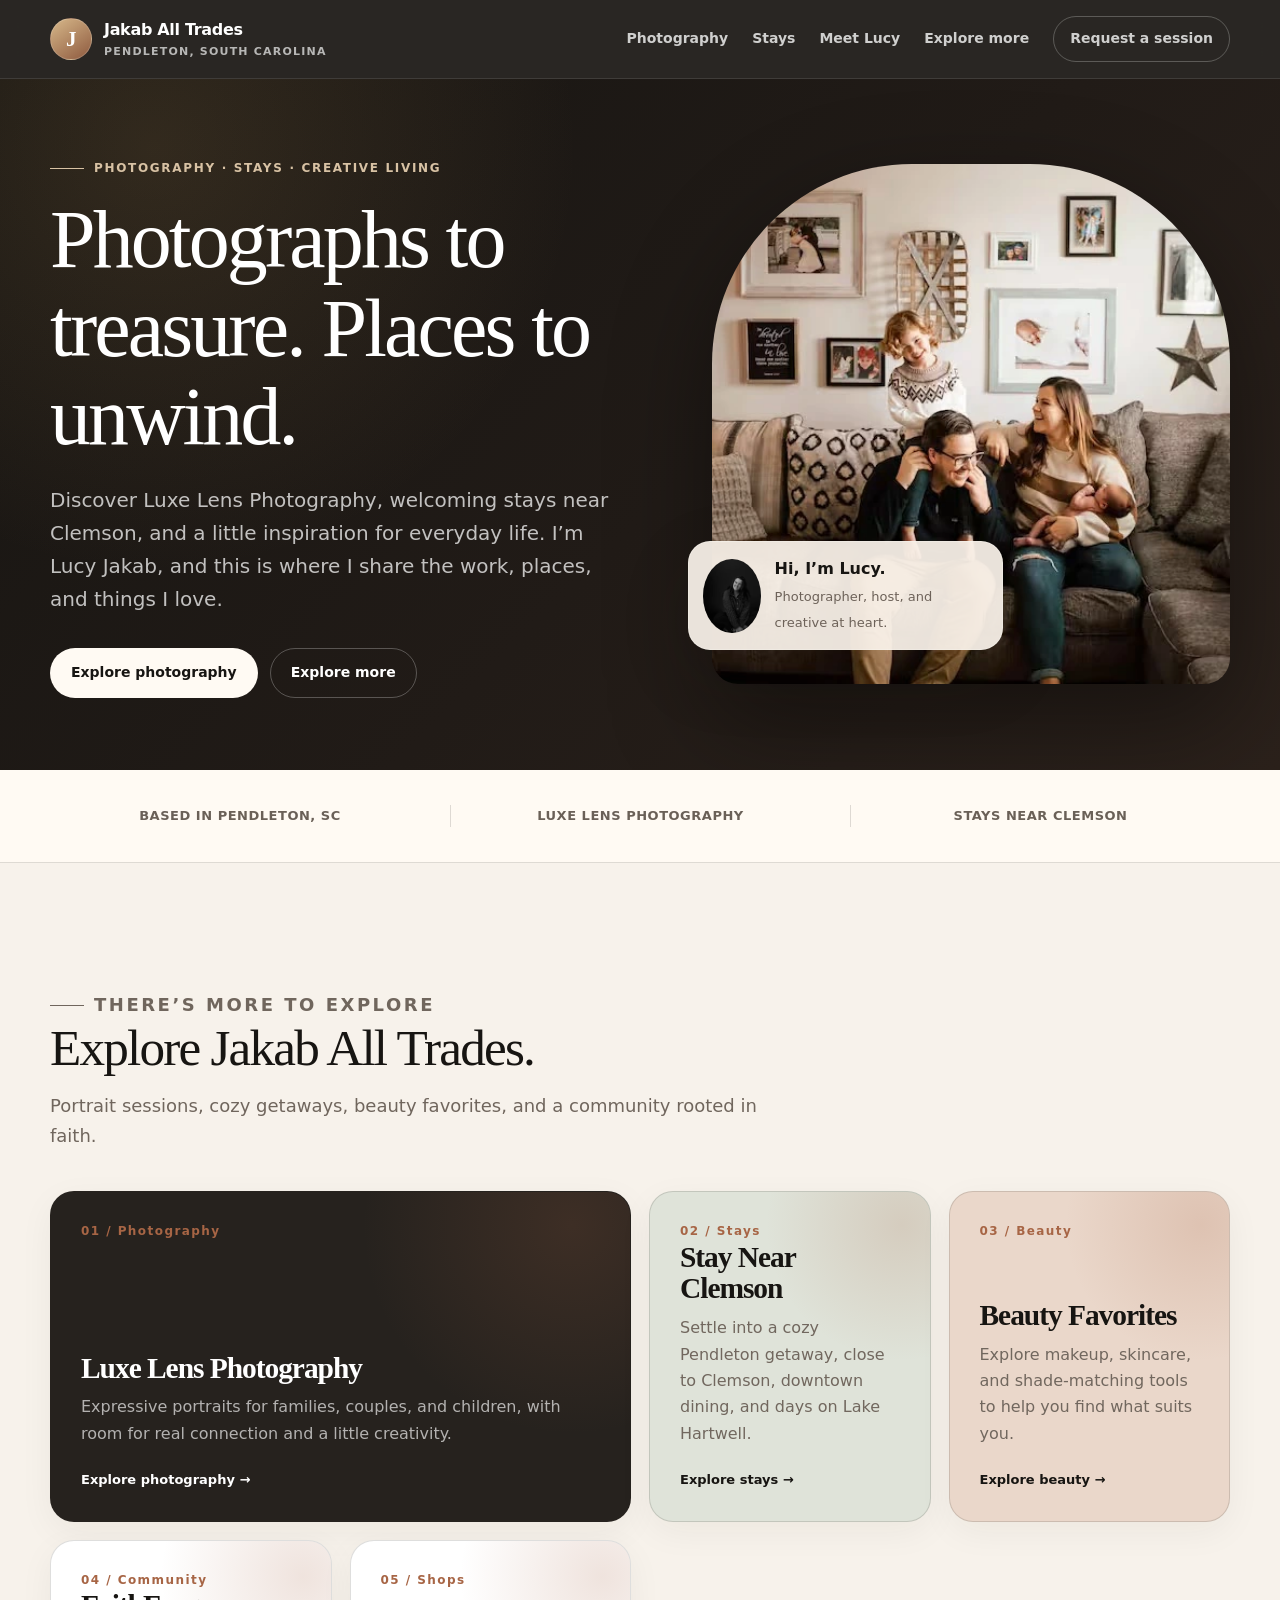
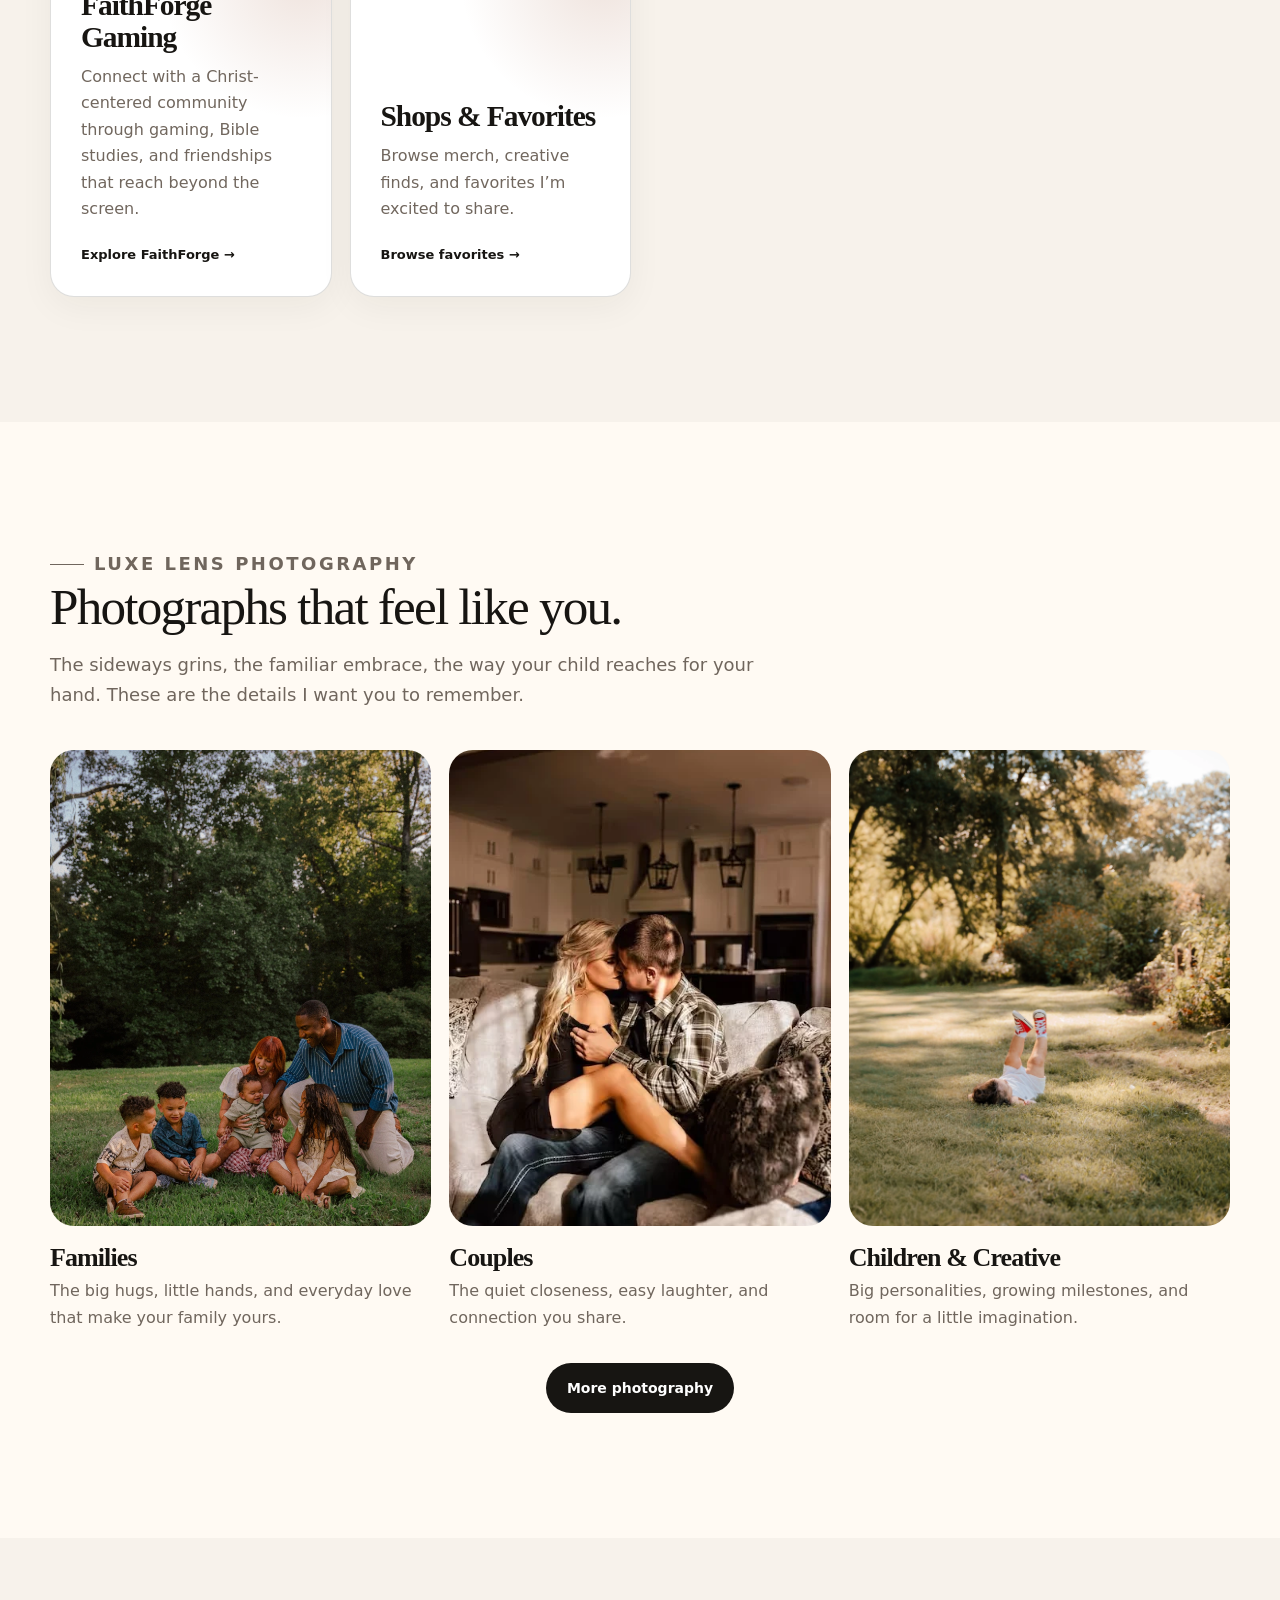
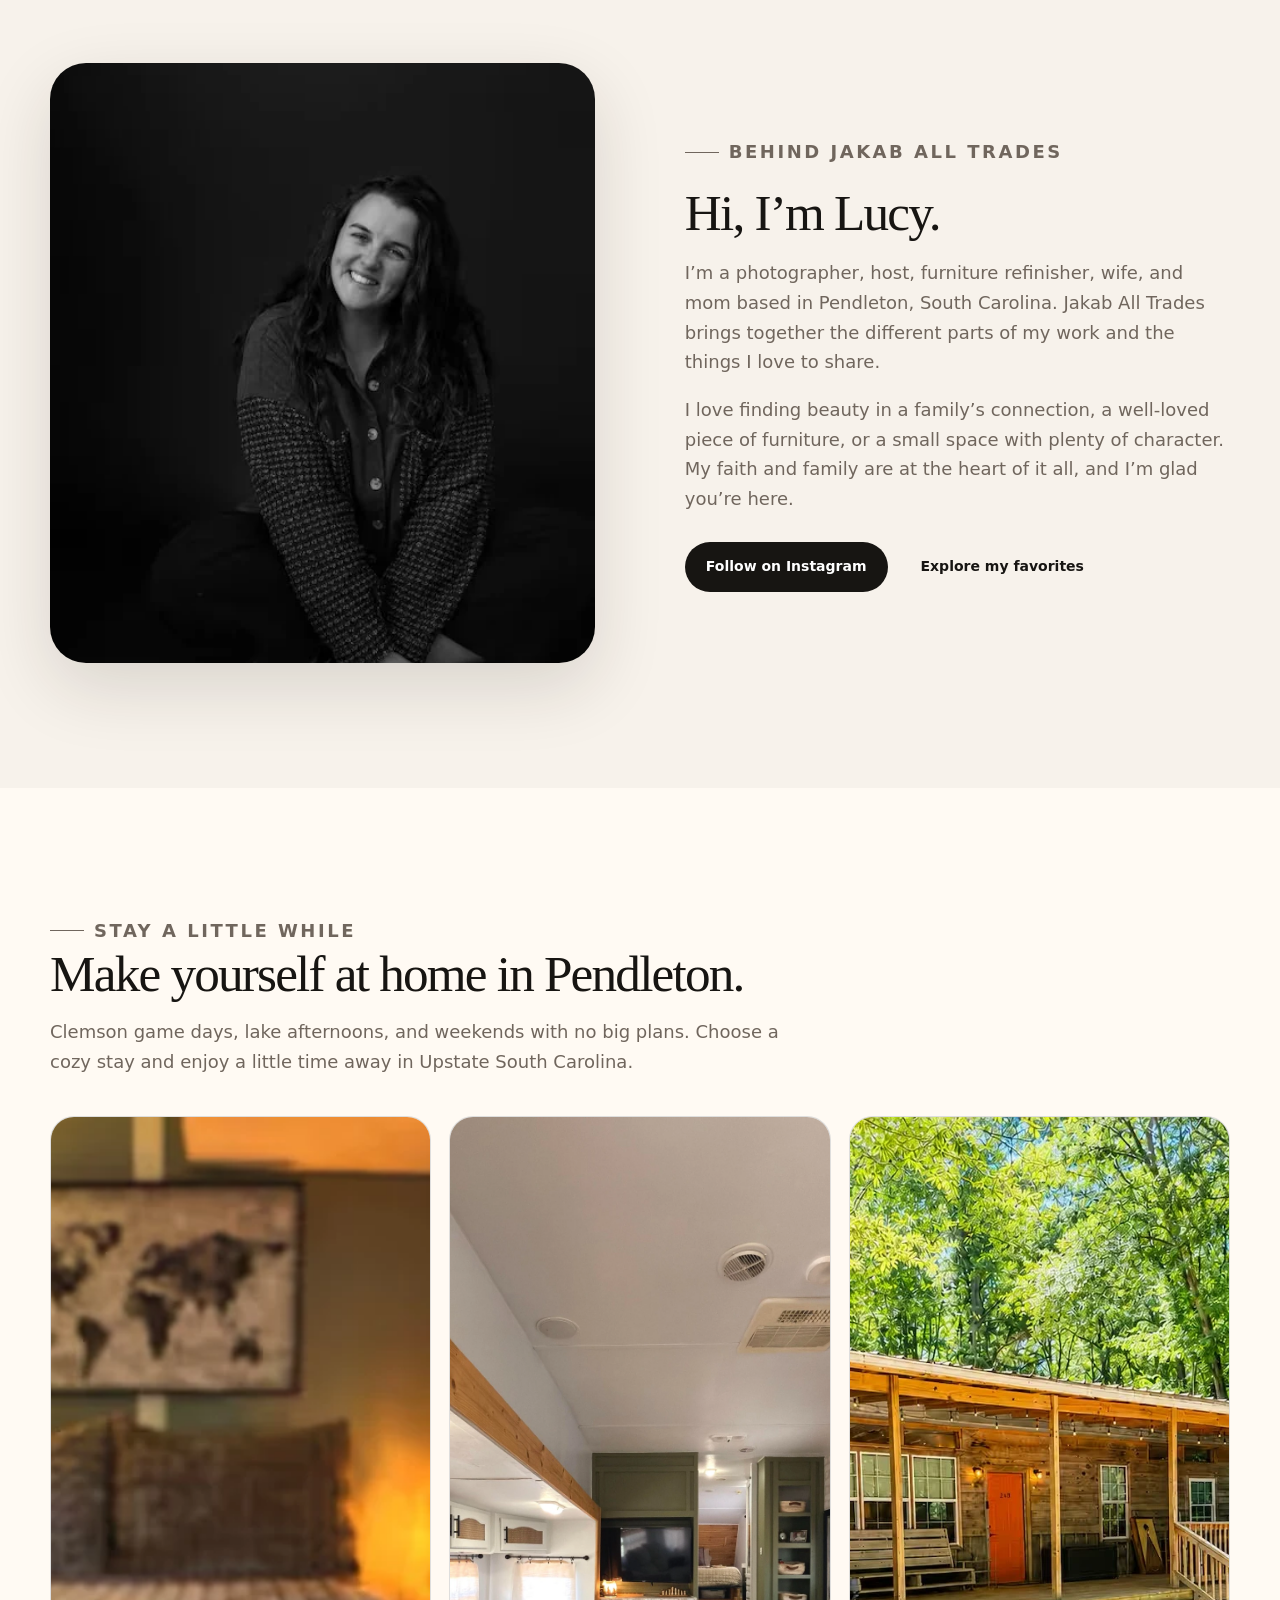
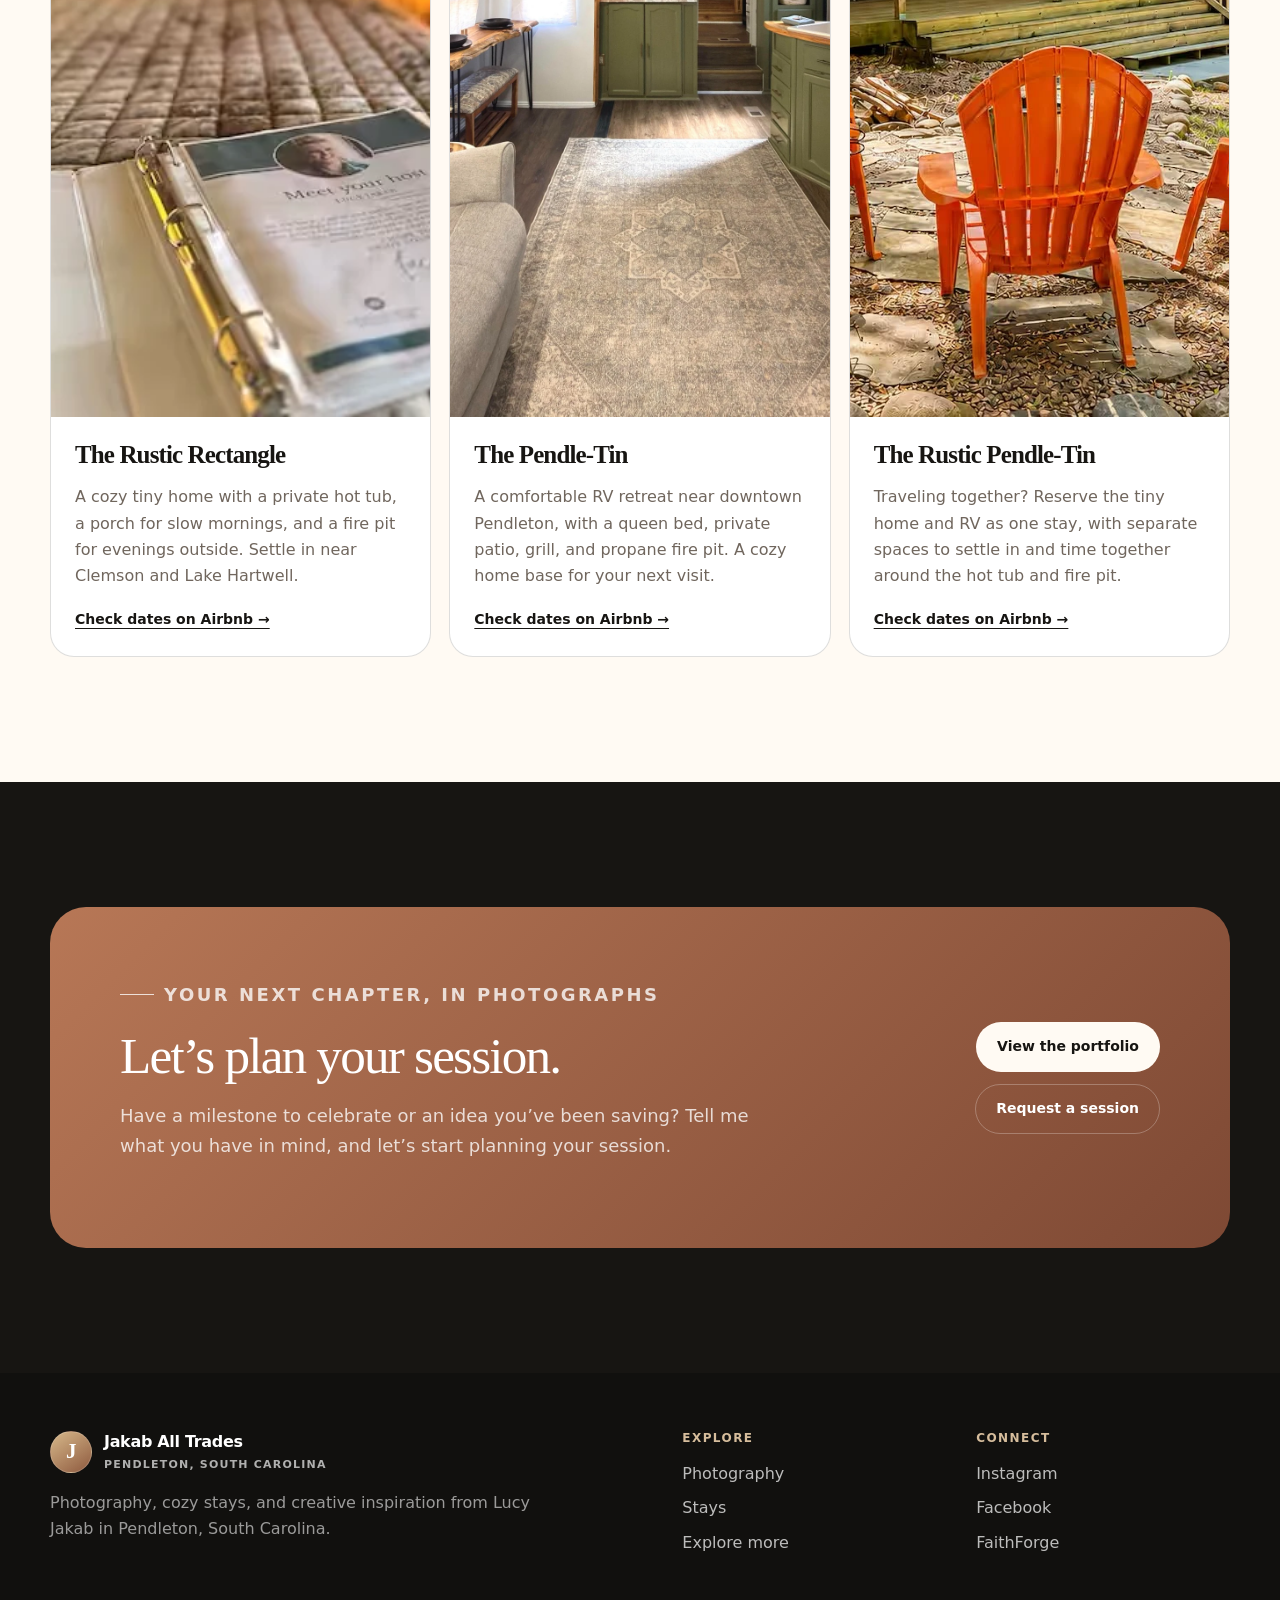
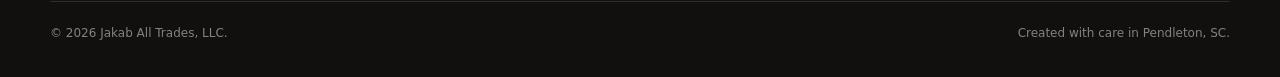
==== commit 318a030d: "Add button row for more photography link" ====
--- a/index.html
+++ b/index.html
@@ -148,6 +148,9 @@
             <h3>Children &amp; Creative</h3><p>Big personalities, growing milestones, and room for a little imagination.</p>
           </a>
         </div>
+        <div class="button-row" style="justify-content: center; margin-top: 32px;">
+          <a class="button button-dark" href="photography/" target="_blank" rel="noopener">More photography</a>
+        </div>
       </div>
     </section>
 
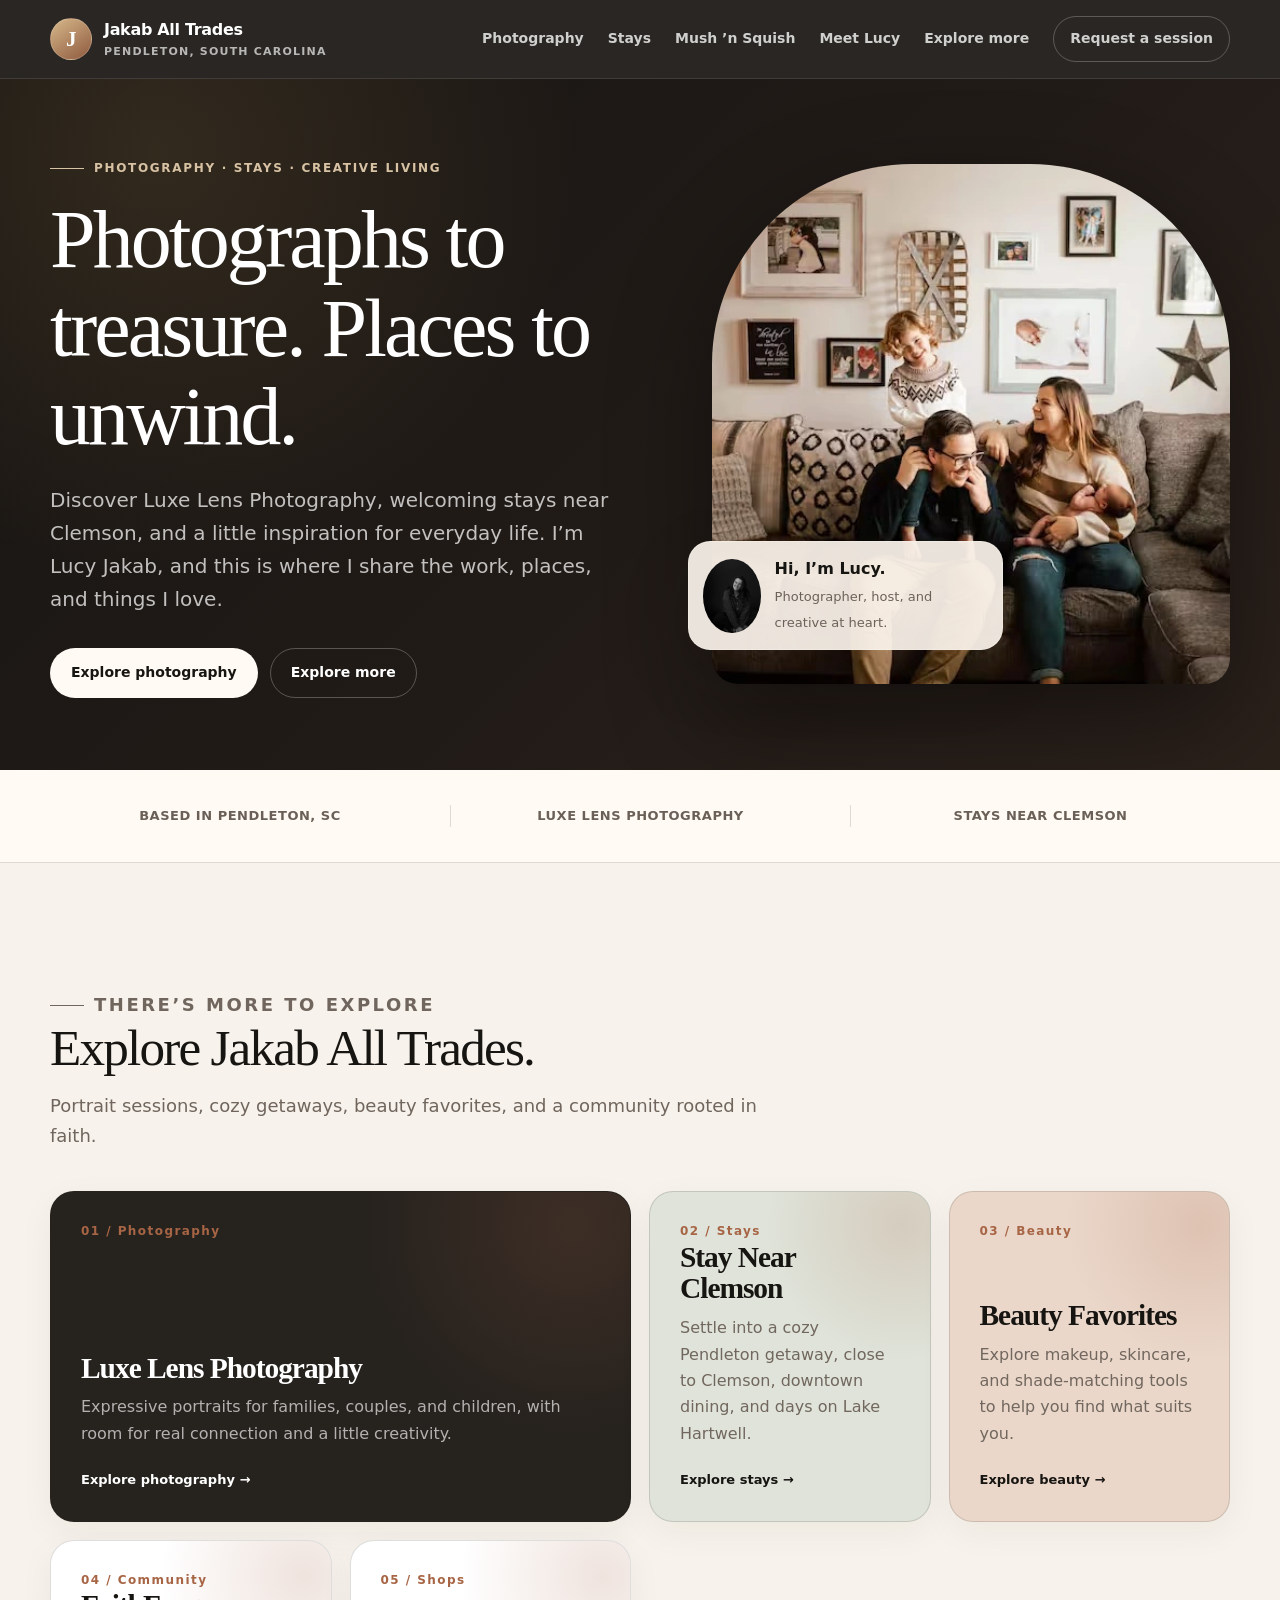
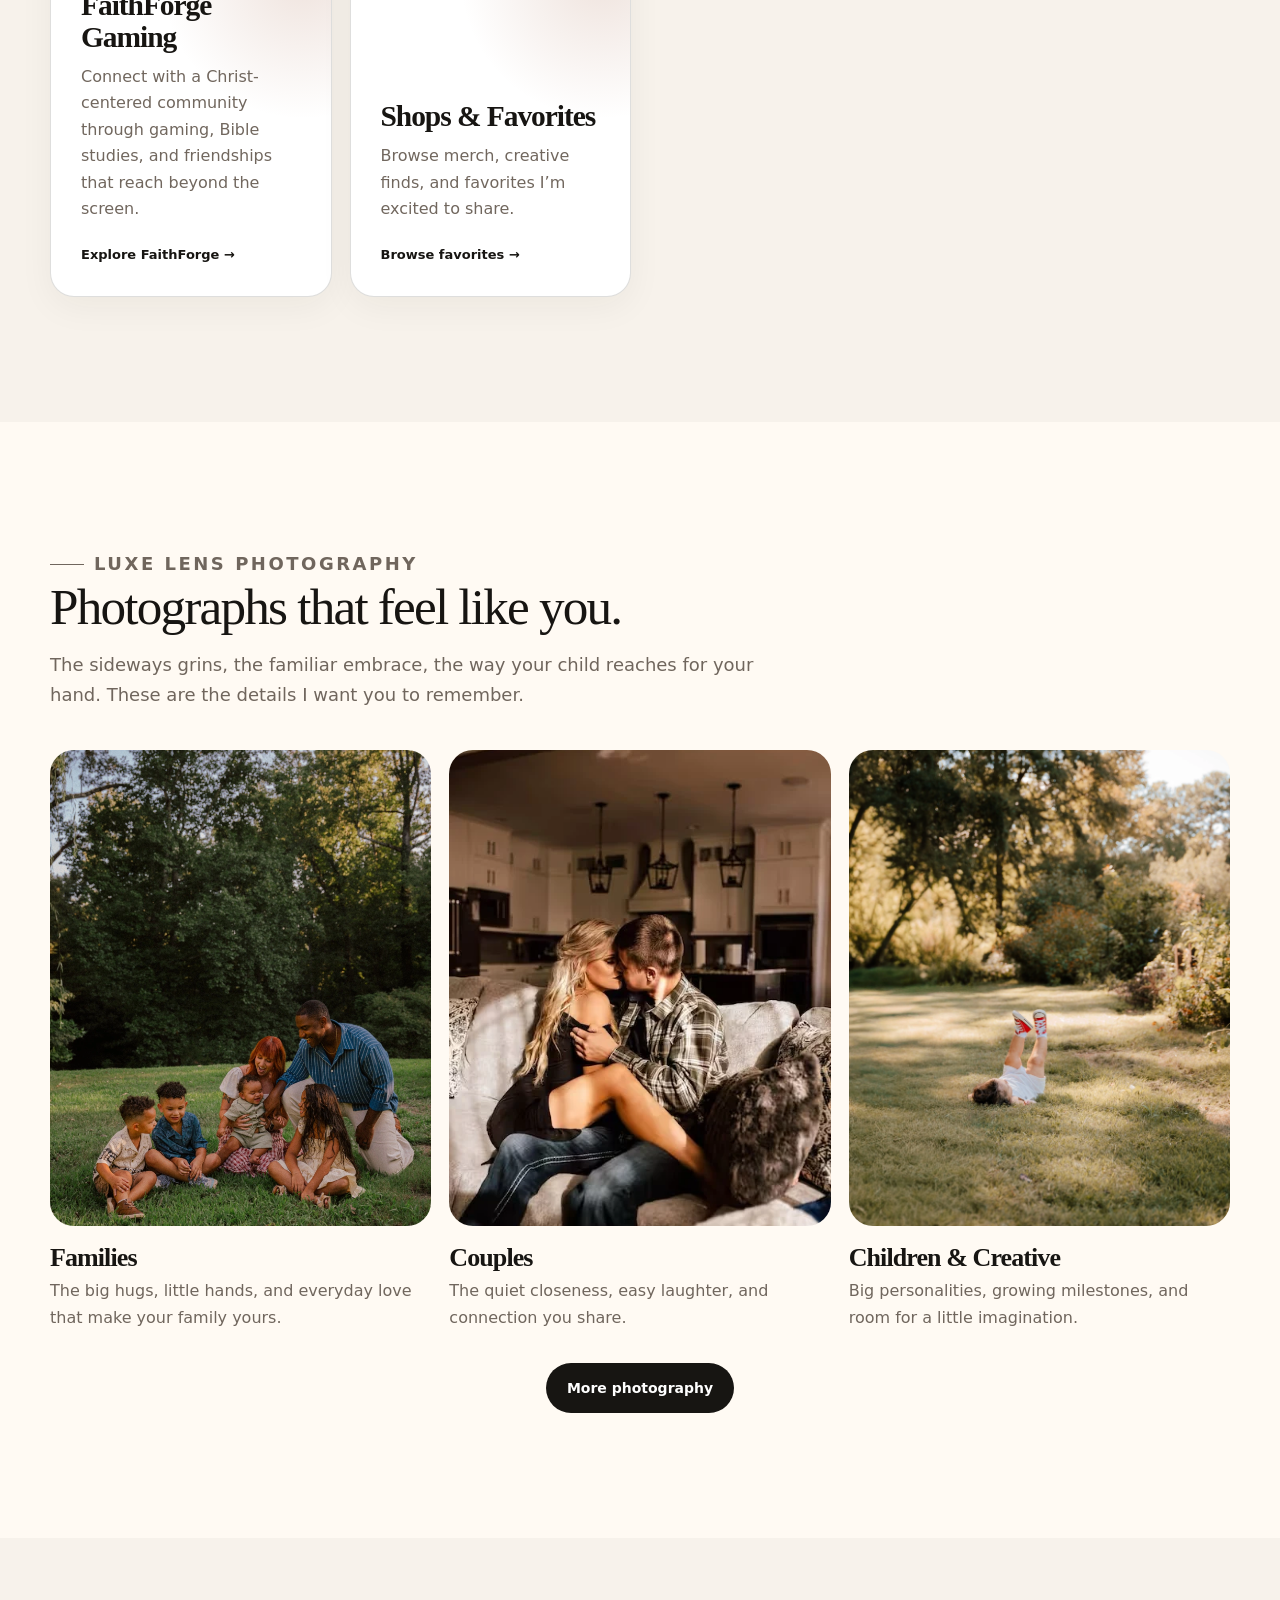
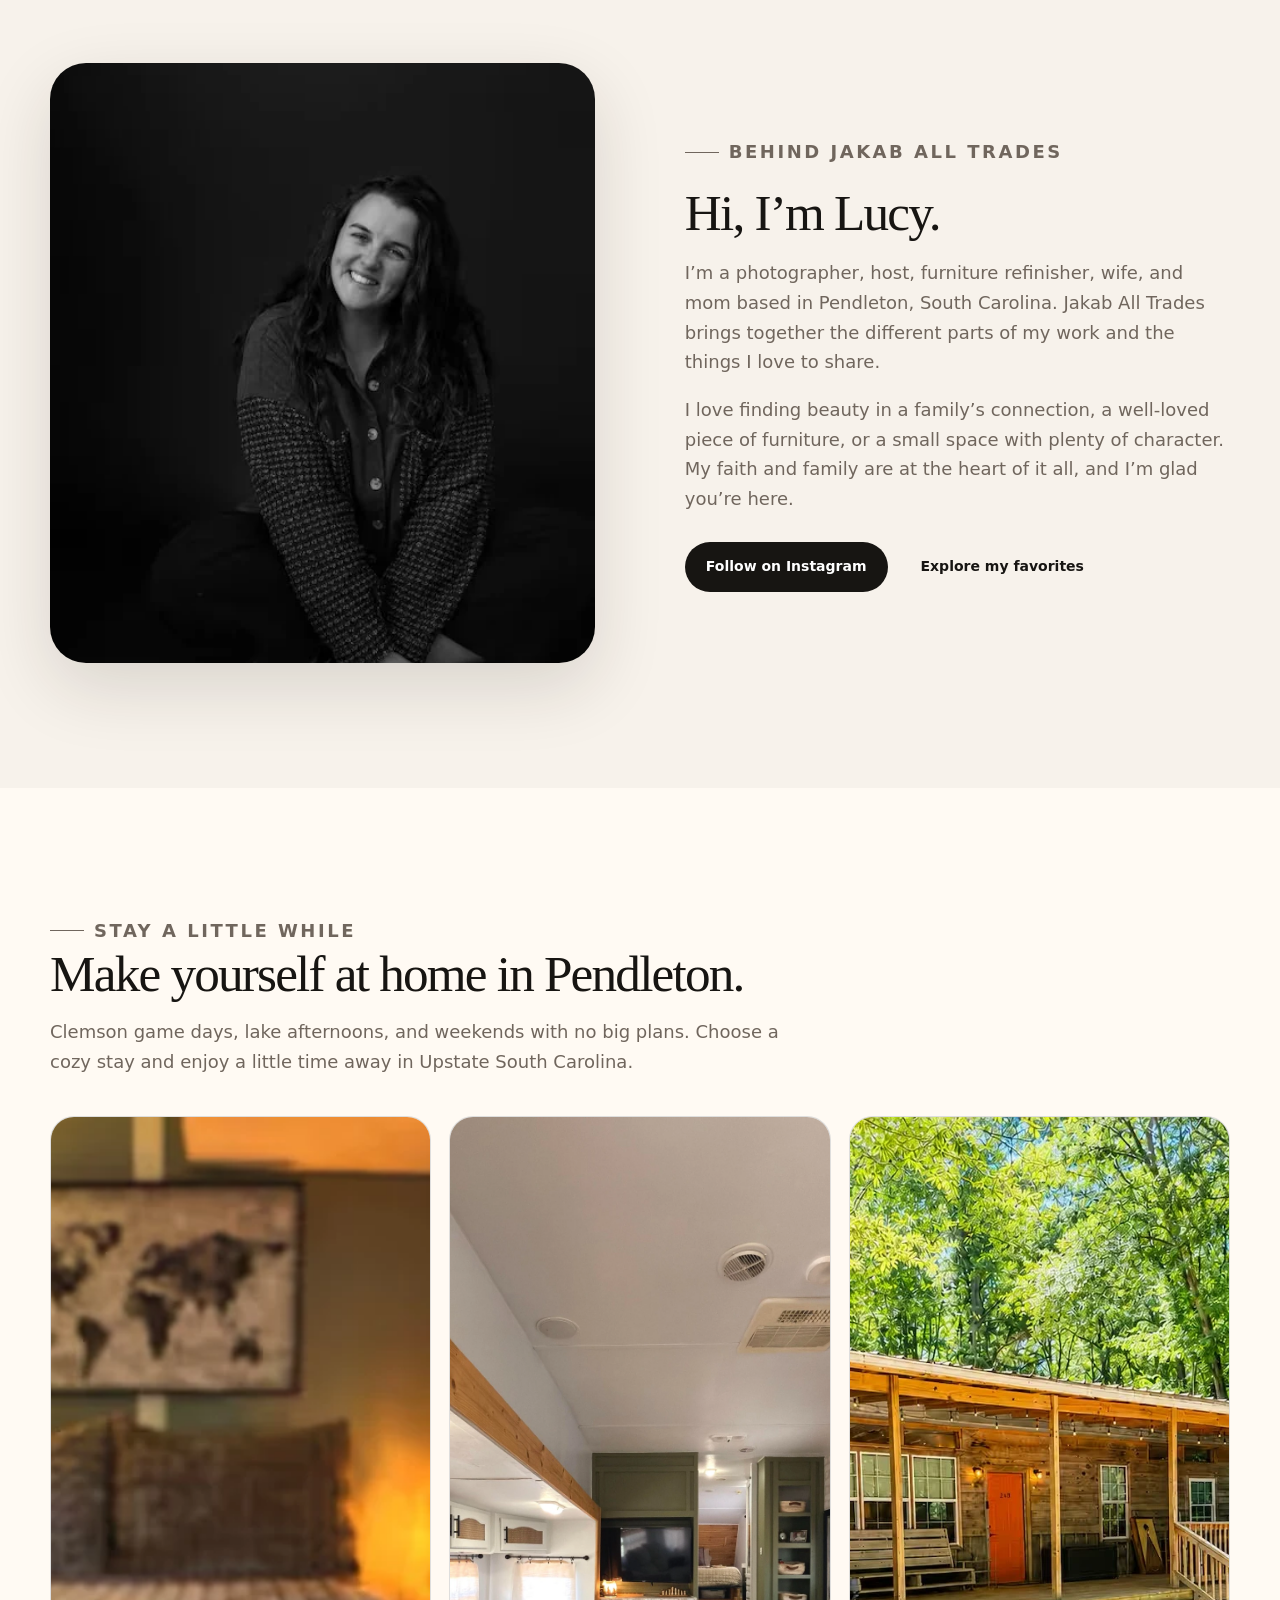
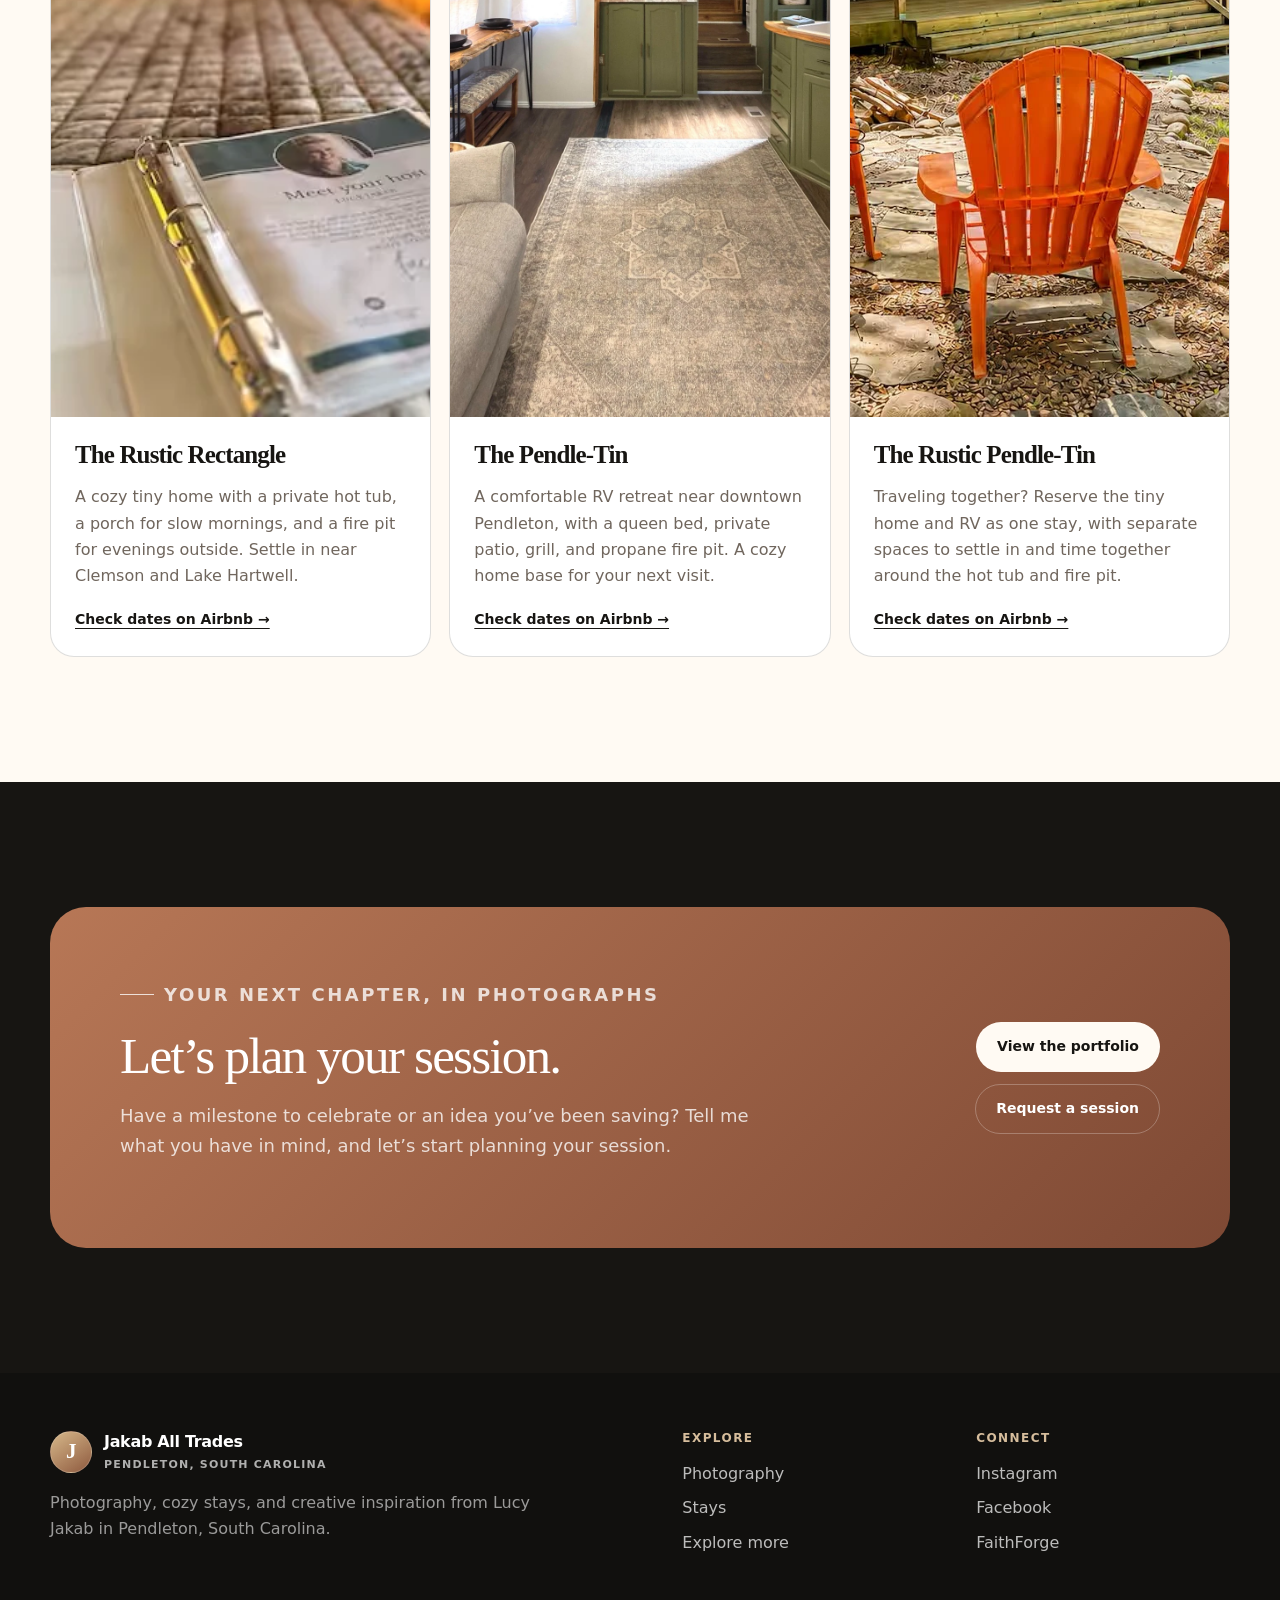
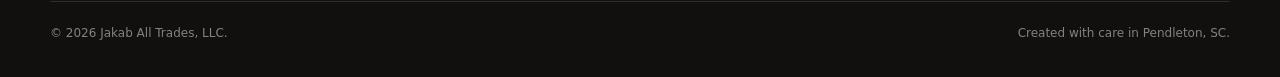
==== commit e4acedac: "Add link to 'Mush ’n Squish' in navigation" ====
--- a/index.html
+++ b/index.html
@@ -3,23 +3,44 @@
 <head>
   <meta charset="utf-8">
   <meta name="viewport" content="width=device-width, initial-scale=1">
+
   <title>Jakab All Trades | Photography &amp; Stays in Pendleton, SC</title>
-  <meta name="description" content="Discover Luxe Lens Photography, cozy stays near Clemson, and Lucy Jakab’s creative projects, beauty favorites, and community in Pendleton, South Carolina.">
+  <meta name="description" content="Discover Luxe Lens Photography, cozy stays near Clemson, and Lucy Jakab’s creative projects, beauty favorites, and the Pendleton community, in the Upstate of South Carolina.">
   <meta name="robots" content="index,follow,max-image-preview:large">
   <meta name="theme-color" content="#171512">
+  <link rel="canonical" href="https://jakaballtrades.com/">
+
+  <!-- Browser favicon -->
+  <link rel="icon" type="image/webp" href="/assets/images/flaticon.webp">
+
+  <!-- Social sharing previews -->
   <meta property="og:type" content="website">
   <meta property="og:site_name" content="Jakab All Trades">
+  <meta property="og:locale" content="en_US">
+  <meta property="og:url" content="https://jakaballtrades.com/">
   <meta property="og:title" content="Jakab All Trades | Photography, Stays &amp; Creative Living">
   <meta property="og:description" content="Photographs to treasure. Places to unwind. Explore Lucy Jakab’s photography, Pendleton stays, and everyday inspiration.">
+  <meta property="og:image" content="https://jakaballtrades.com/assets/images/logo.webp">
+  <meta property="og:image:type" content="image/webp">
+  <meta property="og:image:alt" content="Jakab All Trades logo">
+
+  <!-- X / Twitter card -->
   <meta name="twitter:card" content="summary_large_image">
+  <meta name="twitter:title" content="Jakab All Trades | Photography, Stays &amp; Creative Living">
+  <meta name="twitter:description" content="Photographs to treasure. Places to unwind. Explore Lucy Jakab’s photography, Pendleton stays, and everyday inspiration.">
+  <meta name="twitter:image" content="https://jakaballtrades.com/assets/images/logo.webp">
+  <meta name="twitter:image:alt" content="Jakab All Trades logo">
+
   <link rel="stylesheet" href="assets/css/styles.css">
-  <!-- Add a canonical URL and absolute social-share image after the final domain is connected. -->
+
   <script type="application/ld+json">
   {
     "@context": "https://schema.org",
     "@type": "Organization",
     "name": "Jakab All Trades, LLC",
     "alternateName": "Jakab All Trades",
+    "url": "https://jakaballtrades.com/",
+    "logo": "https://jakaballtrades.com/assets/images/logo.webp",
     "description": "Photography by Luxe Lens, stays near Clemson, creative projects, beauty recommendations, and community connections from Lucy Jakab in Pendleton, South Carolina.",
     "areaServed": {
       "@type": "AdministrativeArea",
@@ -48,6 +69,7 @@
       <nav class="site-nav" aria-label="Main navigation" data-site-nav>
         <a href="photography/">Photography</a>
         <a href="stays/">Stays</a>
+        <a href="/mush-n-squish/">Mush ’n Squish</a>
         <a href="#about">Meet Lucy</a>
         <a href="links/">Explore more</a>
         <a class="nav-cta" href="https://unscriptedphotographers.com/b/Do33J2gYFtQOjV" target="_blank" rel="noopener">Request a session</a>
--- a/assets/css/styles.css
+++ b/assets/css/styles.css
@@ -18,8 +18,14 @@
   --content: 1180px;
 }
 
-* { box-sizing: border-box; }
-html { scroll-behavior: smooth; }
+* {
+  box-sizing: border-box;
+}
+
+html {
+  scroll-behavior: smooth;
+}
+
 body {
   margin: 0;
   background: var(--paper);
@@ -29,9 +35,21 @@
   line-height: 1.65;
   text-rendering: optimizeLegibility;
 }
-img { display: block; max-width: 100%; }
-a { color: inherit; }
-button, input, textarea { font: inherit; }
+
+img {
+  display: block;
+  max-width: 100%;
+}
+
+a {
+  color: inherit;
+}
+
+button,
+input,
+textarea {
+  font: inherit;
+}
 
 .skip-link {
   position: fixed;
@@ -45,7 +63,10 @@
   color: var(--ink);
   font-weight: 800;
 }
-.skip-link:focus { transform: translateY(0); }
+
+.skip-link:focus {
+  transform: translateY(0);
+}
 
 .container {
   width: min(calc(100% - 40px), var(--content));
@@ -61,6 +82,7 @@
   color: var(--white);
   backdrop-filter: blur(14px);
 }
+
 .header-inner {
   min-height: 78px;
   display: flex;
@@ -68,6 +90,7 @@
   justify-content: space-between;
   gap: 24px;
 }
+
 .brand {
   display: inline-flex;
   align-items: center;
@@ -76,6 +99,7 @@
   font-weight: 850;
   letter-spacing: -0.02em;
 }
+
 .brand-mark {
   width: 42px;
   height: 42px;
@@ -88,6 +112,7 @@
   font-family: Georgia, "Times New Roman", serif;
   font-size: 21px;
 }
+
 .brand small {
   display: block;
   color: rgba(255,255,255,.67);
@@ -96,19 +121,31 @@
   letter-spacing: .11em;
   text-transform: uppercase;
 }
-.site-nav { display: flex; align-items: center; gap: 24px; }
+
+.site-nav {
+  display: flex;
+  align-items: center;
+  gap: 24px;
+}
+
 .site-nav a {
   text-decoration: none;
   color: rgba(255,255,255,.78);
   font-size: 14px;
   font-weight: 720;
 }
-.site-nav a:hover, .site-nav a:focus-visible { color: var(--white); }
+
+.site-nav a:hover,
+.site-nav a:focus-visible {
+  color: var(--white);
+}
+
 .nav-cta {
   padding: 10px 16px;
   border: 1px solid rgba(255,255,255,.24);
   border-radius: 999px;
 }
+
 .menu-button {
   display: none;
   width: 46px;
@@ -119,7 +156,11 @@
   color: var(--white);
   cursor: pointer;
 }
-.menu-button svg { width: 23px; margin: auto; }
+
+.menu-button svg {
+  width: 23px;
+  margin: auto;
+}
 
 .hero {
   overflow: hidden;
@@ -128,6 +169,7 @@
     linear-gradient(135deg, #171512 0%, #211b17 55%, #2b211b 100%);
   color: var(--white);
 }
+
 .hero-inner {
   min-height: 680px;
   display: grid;
@@ -136,6 +178,7 @@
   align-items: center;
   padding-block: 72px;
 }
+
 .eyebrow {
   display: inline-flex;
   align-items: center;
@@ -147,23 +190,55 @@
   letter-spacing: .14em;
   text-transform: uppercase;
 }
-.eyebrow::before { content: ""; width: 34px; height: 1px; background: currentColor; }
-h1, h2, h3 {
+
+.eyebrow::before {
+  content: "";
+  width: 34px;
+  height: 1px;
+  background: currentColor;
+}
+
+h1,
+h2,
+h3 {
   margin-top: 0;
   font-family: Georgia, "Times New Roman", serif;
   letter-spacing: -0.035em;
   line-height: 1.08;
 }
-h1 { max-width: 760px; margin-bottom: 22px; font-size: clamp(47px, 6.4vw, 86px); font-weight: 500; }
-h2 { margin-bottom: 16px; font-size: clamp(35px, 4vw, 56px); font-weight: 500; }
-h3 { margin-bottom: 10px; font-size: clamp(23px, 2.3vw, 31px); font-weight: 600; }
+
+h1 {
+  max-width: 760px;
+  margin-bottom: 22px;
+  font-size: clamp(47px, 6.4vw, 86px);
+  font-weight: 500;
+}
+
+h2 {
+  margin-bottom: 16px;
+  font-size: clamp(35px, 4vw, 56px);
+  font-weight: 500;
+}
+
+h3 {
+  margin-bottom: 10px;
+  font-size: clamp(23px, 2.3vw, 31px);
+  font-weight: 600;
+}
+
 .hero-copy > p:not(.eyebrow) {
   max-width: 650px;
   margin: 0 0 32px;
   color: rgba(255,255,255,.73);
   font-size: clamp(17px, 2vw, 20px);
 }
-.button-row { display: flex; flex-wrap: wrap; gap: 12px; }
+
+.button-row {
+  display: flex;
+  flex-wrap: wrap;
+  gap: 12px;
+}
+
 .button {
   min-height: 50px;
   display: inline-flex;
@@ -178,13 +253,36 @@
   font-weight: 820;
   transition: transform .18s ease, background .18s ease, border-color .18s ease;
 }
-.button:hover { transform: translateY(-2px); }
-.button-light { background: var(--cream); color: var(--ink); }
-.button-outline { border-color: rgba(255,255,255,.26); color: var(--white); }
-.button-dark { background: var(--ink); color: var(--white); }
-.button-clay { background: var(--clay); color: var(--white); }
-
-.hero-visual { position: relative; min-height: 520px; }
+
+.button:hover {
+  transform: translateY(-2px);
+}
+
+.button-light {
+  background: var(--cream);
+  color: var(--ink);
+}
+
+.button-outline {
+  border-color: rgba(255,255,255,.26);
+  color: var(--white);
+}
+
+.button-dark {
+  background: var(--ink);
+  color: var(--white);
+}
+
+.button-clay {
+  background: var(--clay);
+  color: var(--white);
+}
+
+.hero-visual {
+  position: relative;
+  min-height: 520px;
+}
+
 .hero-photo {
   width: min(100%, 560px);
   height: 520px;
@@ -194,6 +292,7 @@
   object-position: center;
   box-shadow: 0 36px 100px rgba(0,0,0,.42);
 }
+
 .profile-chip {
   position: absolute;
   left: -24px;
@@ -209,16 +308,29 @@
   color: var(--ink);
   box-shadow: var(--shadow);
 }
+
 .profile-chip img {
   width: 74px;
   height: 74px;
   border-radius: 50%;
   object-fit: cover;
 }
-.profile-chip strong { display: block; font-size: 16px; }
-.profile-chip span { color: #6d6259; font-size: 13px; }
-
-.trust-strip { border-bottom: 1px solid var(--line); background: var(--cream); }
+
+.profile-chip strong {
+  display: block;
+  font-size: 16px;
+}
+
+.profile-chip span {
+  color: #6d6259;
+  font-size: 13px;
+}
+
+.trust-strip {
+  border-bottom: 1px solid var(--line);
+  background: var(--cream);
+}
+
 .trust-inner {
   min-height: 92px;
   display: grid;
@@ -232,23 +344,45 @@
   letter-spacing: .04em;
   text-transform: uppercase;
 }
-.trust-inner span + span { border-left: 1px solid var(--line); }
-
-.section { padding-block: clamp(76px, 10vw, 125px); }
-.section-cream { background: var(--cream); }
-.section-dark { background: var(--ink); color: var(--white); }
+
+.trust-inner span + span {
+  border-left: 1px solid var(--line);
+}
+
+.section {
+  padding-block: clamp(76px, 10vw, 125px);
+}
+
+.section-cream {
+  background: var(--cream);
+}
+
+.section-dark {
+  background: var(--ink);
+  color: var(--white);
+}
+
 .section-heading {
   max-width: 730px;
   margin-bottom: 40px;
 }
-.section-heading p { margin: 0; color: #70665d; font-size: 18px; }
-.section-dark .section-heading p { color: rgba(255,255,255,.66); }
+
+.section-heading p {
+  margin: 0;
+  color: #70665d;
+  font-size: 18px;
+}
+
+.section-dark .section-heading p {
+  color: rgba(255,255,255,.66);
+}
 
 .branch-grid {
   display: grid;
   grid-template-columns: repeat(12, 1fr);
   gap: 18px;
 }
+
 .branch-card {
   min-height: 330px;
   position: relative;
@@ -264,40 +398,105 @@
   box-shadow: 0 10px 35px rgba(44, 34, 24, .05);
   transition: transform .2s ease, box-shadow .2s ease;
 }
-.branch-card:hover { transform: translateY(-5px); box-shadow: var(--shadow); }
+
+.branch-card:hover {
+  transform: translateY(-5px);
+  box-shadow: var(--shadow);
+}
+
 .branch-card::before {
   content: "";
   position: absolute;
   inset: 0;
   background: radial-gradient(circle at 90% 10%, rgba(167, 101, 69, .18), transparent 35%);
 }
-.branch-card > * { position: relative; }
-.branch-card-large { grid-column: span 6; }
-.branch-card-small { grid-column: span 3; }
-.branch-number { margin-bottom: auto; color: var(--clay); font-size: 12px; font-weight: 850; letter-spacing: .12em; }
-.branch-card p { margin: 0; color: #71675e; }
-.branch-link { margin-top: 22px; font-size: 13px; font-weight: 850; }
-.branch-card-dark { background: #26221e; color: var(--white); border-color: transparent; }
-.branch-card-dark p { color: rgba(255,255,255,.65); }
-.branch-card-sage { background: #dfe3d9; }
-.branch-card-clay { background: #ead7ca; }
+
+.branch-card > * {
+  position: relative;
+}
+
+.branch-card-large {
+  grid-column: span 6;
+}
+
+.branch-card-small {
+  grid-column: span 3;
+}
+
+.branch-number {
+  margin-bottom: auto;
+  color: var(--clay);
+  font-size: 12px;
+  font-weight: 850;
+  letter-spacing: .12em;
+}
+
+.branch-card p {
+  margin: 0;
+  color: #71675e;
+}
+
+.branch-link {
+  margin-top: 22px;
+  font-size: 13px;
+  font-weight: 850;
+}
+
+.branch-card-dark {
+  background: #26221e;
+  color: var(--white);
+  border-color: transparent;
+}
+
+.branch-card-dark p {
+  color: rgba(255,255,255,.65);
+}
+
+.branch-card-sage {
+  background: #dfe3d9;
+}
+
+.branch-card-clay {
+  background: #ead7ca;
+}
 
 .photo-grid {
   display: grid;
   grid-template-columns: repeat(3, 1fr);
   gap: 18px;
 }
-.photo-card { text-decoration: none; }
+
+.photo-card {
+  text-decoration: none;
+}
+
 .photo-frame {
   aspect-ratio: 4 / 5;
   overflow: hidden;
   border-radius: var(--radius-md);
   background: #ddd;
 }
-.photo-frame img { width: 100%; height: 100%; object-fit: cover; transition: transform .45s ease; }
-.photo-card:hover img { transform: scale(1.035); }
-.photo-card h3 { margin: 18px 0 6px; font-size: 26px; }
-.photo-card p { margin: 0; color: #70665d; }
+
+.photo-frame img {
+  width: 100%;
+  height: 100%;
+  object-fit: cover;
+  transition: transform .45s ease;
+}
+
+.photo-card:hover img {
+  transform: scale(1.035);
+}
+
+.photo-card h3 {
+  margin: 18px 0 6px;
+  font-size: 26px;
+}
+
+.photo-card p {
+  margin: 0;
+  color: #70665d;
+}
 
 .split {
   display: grid;
@@ -305,27 +504,59 @@
   gap: clamp(38px, 7vw, 90px);
   align-items: center;
 }
+
 .split-photo {
   min-height: 560px;
   border-radius: var(--radius-lg);
   object-fit: cover;
   box-shadow: var(--shadow);
 }
-.copy p { color: #70665d; font-size: 18px; }
-.copy .button-row { margin-top: 28px; }
-
-.stay-grid { display: grid; grid-template-columns: repeat(3, 1fr); gap: 18px; }
+
+.copy p {
+  color: #70665d;
+  font-size: 18px;
+}
+
+.copy .button-row {
+  margin-top: 28px;
+}
+
+.stay-grid {
+  display: grid;
+  grid-template-columns: repeat(3, 1fr);
+  gap: 18px;
+}
+
 .stay-card {
   overflow: hidden;
   border: 1px solid var(--line);
   border-radius: var(--radius-md);
   background: var(--white);
 }
-.stay-card img { width: 100%; aspect-ratio: 4/3; object-fit: cover; }
-.stay-card-body { padding: 24px; }
-.stay-card-body h3 { font-size: 25px; }
-.stay-card-body p { color: #70665d; }
-.text-link { font-size: 14px; font-weight: 850; text-underline-offset: 4px; }
+
+.stay-card img {
+  width: 100%;
+  aspect-ratio: 4/3;
+  object-fit: cover;
+}
+
+.stay-card-body {
+  padding: 24px;
+}
+
+.stay-card-body h3 {
+  font-size: 25px;
+}
+
+.stay-card-body p {
+  color: #70665d;
+}
+
+.text-link {
+  font-size: 14px;
+  font-weight: 850;
+  text-underline-offset: 4px;
+}
 
 .cta-panel {
   display: grid;
@@ -337,39 +568,75 @@
   background: linear-gradient(135deg, #b77756, #7e4934);
   color: var(--white);
 }
-.cta-panel p { max-width: 650px; color: rgba(255,255,255,.78); font-size: 18px; }
-.cta-panel .button-row { justify-content: flex-end; }
+
+.cta-panel p {
+  max-width: 650px;
+  color: rgba(255,255,255,.78);
+  font-size: 18px;
+}
+
+.cta-panel .button-row {
+  justify-content: flex-end;
+}
 
 .page-hero {
   padding-block: 90px 82px;
   background: linear-gradient(135deg, #171512, #2b211b);
   color: var(--white);
 }
-.page-hero p:not(.eyebrow) { max-width: 720px; margin: 0; color: rgba(255,255,255,.70); font-size: 19px; }
-.breadcrumbs { margin-bottom: 22px; color: rgba(255,255,255,.58); font-size: 13px; }
-.breadcrumbs a { text-underline-offset: 3px; }
+
+.page-hero p:not(.eyebrow) {
+  max-width: 720px;
+  margin: 0;
+  color: rgba(255,255,255,.70);
+  font-size: 19px;
+}
+
+.breadcrumbs {
+  margin-bottom: 22px;
+  color: rgba(255,255,255,.58);
+  font-size: 13px;
+}
+
+.breadcrumbs a {
+  text-underline-offset: 3px;
+}
 
 .content-grid {
   display: grid;
   grid-template-columns: 1fr 1fr;
   gap: 18px;
 }
+
 .info-card {
   padding: 30px;
   border: 1px solid var(--line);
   border-radius: var(--radius-md);
   background: var(--white);
 }
-.info-card p { color: #70665d; }
-
-.link-groups { display: grid; grid-template-columns: repeat(2, 1fr); gap: 22px; }
+
+.info-card p {
+  color: #70665d;
+}
+
+.link-groups {
+  display: grid;
+  grid-template-columns: repeat(2, 1fr);
+  gap: 22px;
+}
+
 .link-group {
   padding: 28px;
   border: 1px solid var(--line);
   border-radius: var(--radius-md);
   background: var(--white);
 }
-.link-list { display: grid; gap: 10px; }
+
+.link-list {
+  display: grid;
+  gap: 10px;
+}
+
 .link-item {
   min-height: 52px;
   display: flex;
@@ -382,16 +649,58 @@
   text-decoration: none;
   font-weight: 760;
 }
-.link-item:hover { border-color: rgba(167,101,69,.55); background: #fbf7f1; }
-.link-item span { color: #8a7d72; font-size: 12px; font-weight: 650; }
-
-.site-footer { padding-block: 56px 34px; background: #11100e; color: var(--white); }
-.footer-grid { display: grid; grid-template-columns: 1.4fr .6fr .6fr; gap: 40px; }
-.footer-copy { max-width: 500px; color: rgba(255,255,255,.58); }
-.footer-heading { margin: 0 0 12px; font-size: 12px; font-weight: 850; letter-spacing: .12em; text-transform: uppercase; color: #d6bd9c; }
-.footer-links { display: grid; gap: 8px; }
-.footer-links a { color: rgba(255,255,255,.72); text-decoration: none; }
-.footer-links a:hover { color: var(--white); }
+
+.link-item:hover {
+  border-color: rgba(167,101,69,.55);
+  background: #fbf7f1;
+}
+
+.link-item span {
+  color: #8a7d72;
+  font-size: 12px;
+  font-weight: 650;
+}
+
+.site-footer {
+  padding-block: 56px 34px;
+  background: #11100e;
+  color: var(--white);
+}
+
+.footer-grid {
+  display: grid;
+  grid-template-columns: 1.4fr .6fr .6fr;
+  gap: 40px;
+}
+
+.footer-copy {
+  max-width: 500px;
+  color: rgba(255,255,255,.58);
+}
+
+.footer-heading {
+  margin: 0 0 12px;
+  font-size: 12px;
+  font-weight: 850;
+  letter-spacing: .12em;
+  text-transform: uppercase;
+  color: #d6bd9c;
+}
+
+.footer-links {
+  display: grid;
+  gap: 8px;
+}
+
+.footer-links a {
+  color: rgba(255,255,255,.72);
+  text-decoration: none;
+}
+
+.footer-links a:hover {
+  color: var(--white);
+}
+
 .footer-bottom {
   display: flex;
   justify-content: space-between;
@@ -403,10 +712,23 @@
   font-size: 12px;
 }
 
-:focus-visible { outline: 3px solid #d7a66d; outline-offset: 4px; }
+:focus-visible {
+  outline: 3px solid #d7a66d;
+  outline-offset: 4px;
+}
+
+
+/* =========================================================
+   GLOBAL RESPONSIVE
+   ========================================================= */
 
 @media (max-width: 920px) {
-  .menu-button { display: grid; place-items: center; }
+
+  .menu-button {
+    display: grid;
+    place-items: center;
+  }
+
   .site-nav {
     position: absolute;
     top: 78px;
@@ -422,46 +744,1691 @@
     background: #1d1a17;
     box-shadow: 0 18px 50px rgba(0,0,0,.35);
   }
-  .site-nav.is-open { display: flex; }
-  .site-nav a { padding: 12px; border-radius: 10px; }
-  .site-nav a:hover { background: rgba(255,255,255,.06); }
-  .nav-cta { border: 0; }
-  .hero-inner { grid-template-columns: 1fr; min-height: auto; }
-  .hero-copy { max-width: 760px; }
-  .hero-visual { width: min(100%, 620px); margin-inline: auto; }
-  .branch-card-large { grid-column: span 12; }
-  .branch-card-small { grid-column: span 6; }
-  .split { grid-template-columns: 1fr; }
-  .split-photo { min-height: 430px; }
-  .stay-grid { grid-template-columns: 1fr 1fr; }
-  .cta-panel { grid-template-columns: 1fr; }
-  .cta-panel .button-row { justify-content: flex-start; }
-  .footer-grid { grid-template-columns: 1fr 1fr; }
-  .footer-grid > :first-child { grid-column: 1 / -1; }
-}
+
+  .site-nav.is-open {
+    display: flex;
+  }
+
+  .site-nav a {
+    padding: 12px;
+    border-radius: 10px;
+  }
+
+  .site-nav a:hover {
+    background: rgba(255,255,255,.06);
+  }
+
+  .nav-cta {
+    border: 0;
+  }
+
+  .hero-inner {
+    grid-template-columns: 1fr;
+    min-height: auto;
+  }
+
+  .hero-copy {
+    max-width: 760px;
+  }
+
+  .hero-visual {
+    width: min(100%, 620px);
+    margin-inline: auto;
+  }
+
+  .branch-card-large {
+    grid-column: span 12;
+  }
+
+  .branch-card-small {
+    grid-column: span 6;
+  }
+
+  .split {
+    grid-template-columns: 1fr;
+  }
+
+  .split-photo {
+    min-height: 430px;
+  }
+
+  .stay-grid {
+    grid-template-columns: 1fr 1fr;
+  }
+
+  .cta-panel {
+    grid-template-columns: 1fr;
+  }
+
+  .cta-panel .button-row {
+    justify-content: flex-start;
+  }
+
+  .footer-grid {
+    grid-template-columns: 1fr 1fr;
+  }
+
+  .footer-grid > :first-child {
+    grid-column: 1 / -1;
+  }
+
+}
+
 
 @media (max-width: 680px) {
-  .container { width: min(calc(100% - 28px), var(--content)); }
-  .header-inner { min-height: 70px; }
-  .site-nav { top: 70px; left: 14px; right: 14px; }
-  .brand-text { font-size: 14px; }
-  .hero-inner { padding-block: 54px 68px; gap: 46px; }
-  h1 { font-size: clamp(43px, 13vw, 62px); }
-  .hero-visual { min-height: 440px; }
-  .hero-photo { height: 430px; border-radius: 150px 150px 22px 22px; }
-  .profile-chip { left: 10px; bottom: 18px; }
-  .trust-inner { grid-template-columns: 1fr; gap: 0; padding-block: 20px; }
-  .trust-inner span { padding: 8px; }
-  .trust-inner span + span { border-left: 0; }
-  .branch-card-small { grid-column: span 12; }
-  .photo-grid, .stay-grid, .content-grid, .link-groups { grid-template-columns: 1fr; }
-  .section { padding-block: 72px; }
-  .page-hero { padding-block: 64px; }
-  .footer-grid { grid-template-columns: 1fr; }
-  .footer-grid > :first-child { grid-column: auto; }
-  .footer-bottom { flex-direction: column; }
-}
+
+  .container {
+    width: min(calc(100% - 28px), var(--content));
+  }
+
+  .header-inner {
+    min-height: 70px;
+  }
+
+  .site-nav {
+    top: 70px;
+    left: 14px;
+    right: 14px;
+  }
+
+  .brand-text {
+    font-size: 14px;
+  }
+
+  .hero-inner {
+    padding-block: 54px 68px;
+    gap: 46px;
+  }
+
+  h1 {
+    font-size: clamp(43px, 13vw, 62px);
+  }
+
+  .hero-visual {
+    min-height: 440px;
+  }
+
+  .hero-photo {
+    height: 430px;
+    border-radius: 150px 150px 22px 22px;
+  }
+
+  .profile-chip {
+    left: 10px;
+    bottom: 18px;
+  }
+
+  .trust-inner {
+    grid-template-columns: 1fr;
+    gap: 0;
+    padding-block: 20px;
+  }
+
+  .trust-inner span {
+    padding: 8px;
+  }
+
+  .trust-inner span + span {
+    border-left: 0;
+  }
+
+  .branch-card-small {
+    grid-column: span 12;
+  }
+
+  .photo-grid,
+  .stay-grid,
+  .content-grid,
+  .link-groups {
+    grid-template-columns: 1fr;
+  }
+
+  .section {
+    padding-block: 72px;
+  }
+
+  .page-hero {
+    padding-block: 64px;
+  }
+
+  .footer-grid {
+    grid-template-columns: 1fr;
+  }
+
+  .footer-grid > :first-child {
+    grid-column: auto;
+  }
+
+  .footer-bottom {
+    flex-direction: column;
+  }
+
+}
+
+
+/* =========================================================
+   CONNECT PAGE
+   ========================================================= */
+
+.connect-page {
+  min-height: 100vh;
+
+  background:
+    radial-gradient(
+      circle at 15% 5%,
+      rgba(184,144,85,.14),
+      transparent 28%
+    ),
+    linear-gradient(
+      145deg,
+      #eee5d9 0%,
+      #f7f2eb 48%,
+      #fffaf3 100%
+    );
+}
+
+
+/* =========================================================
+   CONNECT HEADER
+   ========================================================= */
+
+.connect-header {
+  width: min(calc(100% - 40px), 1180px);
+  min-height: 78px;
+  margin-inline: auto;
+
+  display: flex;
+  align-items: center;
+  justify-content: space-between;
+  gap: 20px;
+}
+
+.connect-brand {
+  display: inline-flex;
+  align-items: center;
+  gap: 11px;
+
+  color: var(--ink);
+  text-decoration: none;
+  font-weight: 850;
+}
+
+.connect-brand-mark {
+  width: 40px;
+  height: 40px;
+
+  display: grid;
+  place-items: center;
+
+  border-radius: 50%;
+
+  background:
+    linear-gradient(
+      145deg,
+      #d7b88a,
+      #8e5a3f
+    );
+
+  color: white;
+
+  font-family:
+    Georgia,
+    "Times New Roman",
+    serif;
+
+  font-size: 20px;
+}
+
+.connect-brand small {
+  display: block;
+
+  color: #766b61;
+
+  font-size: 10px;
+  font-weight: 700;
+  letter-spacing: .09em;
+  text-transform: uppercase;
+}
+
+.connect-home-link {
+  color: #6c6259;
+
+  font-size: 13px;
+  font-weight: 800;
+
+  text-decoration: none;
+}
+
+.connect-home-link:hover {
+  color: var(--clay);
+}
+
+
+/* =========================================================
+   DIGITAL PROFILE
+   ========================================================= */
+
+.digital-profile {
+  padding: 25px 20px 80px;
+}
+
+.digital-card {
+  width: min(100%, 760px);
+  margin-inline: auto;
+
+  overflow: hidden;
+
+  border: 1px solid rgba(23,21,18,.12);
+
+  border-radius: 34px;
+
+  background: var(--cream);
+
+  box-shadow:
+    0 28px 85px
+    rgba(35,26,18,.16);
+}
+
+.digital-cover {
+  width: 100%;
+  aspect-ratio: 1100 / 648;
+  overflow: hidden;
+
+  background: var(--ink);
+}
+
+.digital-cover img {
+  width: 100%;
+  height: 100%;
+
+  object-fit: cover;
+  object-position: center;
+}
+
+.digital-avatar-holder {
+  position: relative;
+
+  z-index: 2;
+
+  height: 0;
+
+  display: flex;
+  justify-content: center;
+}
+
+.digital-avatar {
+  width: 172px;
+  height: 172px;
+
+  transform: translateY(-50%);
+
+  border: 7px solid var(--cream);
+
+  border-radius: 50%;
+
+  object-fit: cover;
+
+  background: var(--paper-deep);
+
+  box-shadow:
+    0 15px 38px
+    rgba(23,21,18,.25);
+}
+
+.digital-intro {
+  padding: 108px 45px 34px;
+
+  text-align: center;
+}
+
+.digital-eyebrow {
+  margin: 0 0 6px;
+
+  color: var(--clay);
+
+  font-size: 11px;
+  font-weight: 900;
+
+  letter-spacing: .15em;
+
+  text-transform: uppercase;
+}
+
+.digital-intro h1 {
+  margin: 0 0 7px;
+
+  font-size:
+    clamp(
+      40px,
+      6vw,
+      58px
+    );
+}
+
+.digital-location {
+  margin: 0 0 22px;
+
+  color: #786e65;
+
+  font-size: 13px;
+  font-weight: 750;
+
+  letter-spacing: .025em;
+}
+
+.digital-bio {
+  max-width: 555px;
+
+  margin: 0 auto 30px;
+
+  color: #675e56;
+
+  font-size: 16px;
+  line-height: 1.7;
+}
+
+
+/* =========================================================
+   PROFILE BUTTONS
+   ========================================================= */
+
+.digital-actions {
+  width: min(100%, 470px);
+
+  margin-inline: auto;
+
+  display: grid;
+  gap: 10px;
+}
+
+.digital-button {
+  width: 100%;
+  min-height: 55px;
+
+  display: flex;
+  align-items: center;
+  justify-content: center;
+  gap: 9px;
+
+  padding: 12px 22px;
+
+  border-radius: 999px;
+
+  font-size: 14px;
+  font-weight: 850;
+
+  text-decoration: none;
+
+  cursor: pointer;
+
+  transition:
+    transform .18s ease,
+    background .18s ease,
+    border-color .18s ease;
+}
+
+.digital-button:hover {
+  transform: translateY(-2px);
+}
+
+.digital-button-primary {
+  border: 1px solid var(--ink);
+
+  background: var(--ink);
+
+  color: var(--white);
+}
+
+.digital-button-primary:hover {
+  background: var(--clay-dark);
+  border-color: var(--clay-dark);
+}
+
+.digital-button-secondary {
+  border: 1px solid var(--line);
+
+  background: transparent;
+
+  color: var(--ink);
+}
+
+.digital-button-secondary:hover {
+  border-color: var(--clay);
+
+  background: #fbf4ec;
+}
+
+.button-icon {
+  width: 22px;
+  height: 22px;
+
+  display: inline-grid;
+  place-items: center;
+
+  border: 1px solid rgba(255,255,255,.45);
+  border-radius: 50%;
+
+  font-size: 17px;
+  font-weight: 400;
+  line-height: 1;
+}
+
+
+/* =========================================================
+   IMAGE LINK GRID
+   ========================================================= */
+
+.digital-links {
+  display: grid;
+
+  grid-template-columns:
+    repeat(4, minmax(0, 1fr));
+
+  gap: 28px 18px;
+
+  padding: 24px 45px 55px;
+}
+
+.digital-link {
+  min-width: 0;
+
+  display: flex;
+  flex-direction: column;
+  align-items: center;
+
+  gap: 10px;
+
+  color: var(--ink);
+
+  text-align: center;
+
+  text-decoration: none;
+}
+
+.digital-link-image {
+  width: 100%;
+  max-width: 112px;
+
+  aspect-ratio: 1;
+
+  display: block;
+
+  overflow: hidden;
+
+  border: 1px solid rgba(23,21,18,.08);
+
+  border-radius: 25%;
+
+  background: var(--paper-deep);
+
+  box-shadow:
+    0 9px 24px
+    rgba(38,29,21,.12);
+
+  transition:
+    transform .2s ease,
+    box-shadow .2s ease;
+}
+
+.digital-link-image img {
+  width: 100%;
+  height: 100%;
+
+  object-fit: cover;
+}
+
+.digital-link > span:last-child {
+  max-width: 120px;
+
+  color: #4e4740;
+
+  font-size: 12px;
+  font-weight: 760;
+
+  line-height: 1.3;
+}
+
+.digital-link:hover .digital-link-image {
+  transform:
+    translateY(-4px)
+    scale(1.015);
+
+  box-shadow:
+    0 14px 32px
+    rgba(38,29,21,.19);
+}
+
+
+/* =========================================================
+   BOTTOM CTA
+   ========================================================= */
+
+.digital-bottom-cta {
+  margin: 0 45px 48px;
+
+  padding: 26px;
+
+  border-radius: 22px;
+
+  background: var(--paper-deep);
+
+  text-align: center;
+}
+
+.digital-bottom-cta p {
+  margin: 0 0 12px;
+
+  font-family:
+    Georgia,
+    "Times New Roman",
+    serif;
+
+  font-size: 23px;
+}
+
+.digital-bottom-cta button {
+  min-height: 45px;
+
+  padding: 10px 20px;
+
+  border: 0;
+
+  border-radius: 999px;
+
+  background: var(--clay);
+
+  color: white;
+
+  font-size: 13px;
+
+  font-weight: 850;
+
+  cursor: pointer;
+}
+
+
+/* =========================================================
+   LEAD CAPTURE MODAL
+   ========================================================= */
+
+body.lead-modal-open,
+body.save-contact-modal-open {
+  overflow: hidden;
+}
+
+.lead-modal {
+  position: fixed;
+
+  z-index: 3000;
+
+  inset: 0;
+
+  visibility: hidden;
+
+  opacity: 0;
+
+  display: grid;
+  place-items: center;
+
+  padding: 35px 20px;
+
+  transition:
+    opacity .22s ease,
+    visibility .22s ease;
+}
+
+.lead-modal.is-open {
+  visibility: visible;
+
+  opacity: 1;
+}
+
+.lead-backdrop {
+  position: absolute;
+
+  inset: 0;
+
+  background:
+    rgba(17,16,14,.76);
+
+  backdrop-filter: blur(9px);
+}
+
+.lead-card {
+  position: relative;
+
+  z-index: 1;
+
+  width: min(100%, 520px);
+
+  max-height:
+    calc(100dvh - 55px);
+
+  overflow-y: auto;
+
+  padding: 112px 35px 30px;
+
+  border: 1px solid rgba(255,255,255,.35);
+
+  border-radius: 30px;
+
+  background: var(--cream);
+
+  color: var(--ink);
+
+  box-shadow:
+    0 35px 110px
+    rgba(0,0,0,.4);
+
+  transform:
+    translateY(18px)
+    scale(.985);
+
+  transition:
+    transform .24s ease;
+}
+
+.lead-modal.is-open .lead-card {
+  transform:
+    translateY(0)
+    scale(1);
+}
+
+.lead-close {
+  position: absolute;
+
+  top: 13px;
+  right: 16px;
+
+  width: 42px;
+  height: 42px;
+
+  display: grid;
+  place-items: center;
+
+  padding: 0;
+
+  border: 0;
+
+  background: transparent;
+
+  color: #625b55;
+
+  font-size: 35px;
+
+  font-weight: 300;
+
+  line-height: 1;
+
+  cursor: pointer;
+}
+
+.lead-avatar {
+  position: absolute;
+
+  top: 22px;
+  left: 50%;
+
+  width: 78px;
+  height: 78px;
+
+  transform: translateX(-50%);
+
+  object-fit: cover;
+
+  border: 5px solid var(--cream);
+
+  border-radius: 50%;
+
+  background: var(--paper-deep);
+
+  box-shadow:
+    0 10px 28px
+    rgba(0,0,0,.18);
+}
+
+.lead-heading {
+  padding-bottom: 22px;
+
+  border-bottom: 1px solid var(--line);
+
+  text-align: center;
+}
+
+.lead-kicker {
+  margin: 0 0 7px;
+
+  color: var(--clay);
+
+  font-size: 10px;
+
+  font-weight: 900;
+
+  letter-spacing: .15em;
+
+  text-transform: uppercase;
+}
+
+.lead-heading h2 {
+  margin: 0 0 11px;
+
+  font-size: 35px;
+}
+
+.lead-heading > p:last-child {
+  max-width: 405px;
+
+  margin: 0 auto;
+
+  color: #6c6259;
+
+  font-size: 14px;
+
+  line-height: 1.55;
+}
+
+.lead-form {
+  display: grid;
+
+  gap: 13px;
+
+  padding-top: 23px;
+}
+
+.lead-field {
+  display: grid;
+
+  gap: 5px;
+}
+
+.lead-field label {
+  color: #514941;
+
+  font-size: 11px;
+
+  font-weight: 850;
+}
+
+.lead-field label span {
+  color: var(--clay);
+}
+
+.lead-field input,
+.lead-field textarea {
+  width: 100%;
+
+  min-height: 49px;
+
+  padding: 11px 13px;
+
+  border: 1px solid rgba(23,21,18,.18);
+
+  border-radius: 11px;
+
+  outline: none;
+
+  background: white;
+
+  color: var(--ink);
+
+  font-size: 14px;
+
+  transition:
+    border-color .18s ease,
+    box-shadow .18s ease;
+}
+
+.lead-field textarea {
+  min-height: 82px;
+
+  resize: vertical;
+}
+
+.lead-field input:focus,
+.lead-field textarea:focus {
+  border-color: var(--clay);
+
+  box-shadow:
+    0 0 0 4px
+    rgba(167,101,69,.11);
+}
+
+.lead-submit {
+  min-height: 54px;
+
+  margin-top: 5px;
+
+  border: 0;
+
+  border-radius: 999px;
+
+  background: var(--ink);
+
+  color: white;
+
+  font-size: 14px;
+
+  font-weight: 900;
+
+  cursor: pointer;
+
+  transition:
+    background .18s ease,
+    transform .18s ease;
+}
+
+.lead-submit:hover {
+  transform: translateY(-1px);
+
+  background: var(--clay-dark);
+}
+
+.lead-submit:disabled {
+  cursor: wait;
+
+  opacity: .7;
+}
+
+.lead-privacy {
+  margin: 0;
+
+  color: #8b8178;
+
+  text-align: center;
+
+  font-size: 10px;
+
+  line-height: 1.45;
+}
+
+.lead-error {
+  margin: 2px 0 0;
+
+  padding: 10px;
+
+  border-radius: 9px;
+
+  background: #f5e4de;
+
+  color: #743c2d;
+
+  text-align: center;
+
+  font-size: 12px;
+
+  font-weight: 700;
+}
+
+
+/* =========================================================
+   LEAD SUCCESS
+   ========================================================= */
+
+.lead-success {
+  padding: 5px 4px 10px;
+
+  text-align: center;
+}
+
+.lead-success-icon {
+  width: 62px;
+
+  height: 62px;
+
+  margin: 0 auto 20px;
+
+  display: grid;
+
+  place-items: center;
+
+  border-radius: 50%;
+
+  background: var(--sage);
+
+  color: white;
+
+  font-size: 27px;
+
+  font-weight: 900;
+}
+
+.lead-success h2 {
+  margin: 0 0 13px;
+
+  font-size: 38px;
+}
+
+.lead-success > p:not(.lead-kicker) {
+  max-width: 370px;
+
+  margin: 0 auto 25px;
+
+  color: #6c6259;
+}
+
+.lead-success-button {
+  width: 100%;
+
+  min-height: 53px;
+
+  border: 0;
+
+  border-radius: 999px;
+
+  background: var(--ink);
+
+  color: white;
+
+  font-weight: 850;
+
+  cursor: pointer;
+}
+
+
+/* =========================================================
+   SAVE CONTACT DESKTOP MODAL
+   ========================================================= */
+
+.save-contact-modal {
+  position: fixed;
+
+  z-index: 3100;
+
+  inset: 0;
+
+  visibility: hidden;
+
+  opacity: 0;
+
+  display: grid;
+  place-items: center;
+
+  padding: 30px 20px;
+
+  transition:
+    opacity .22s ease,
+    visibility .22s ease;
+}
+
+.save-contact-modal.is-open {
+  visibility: visible;
+
+  opacity: 1;
+}
+
+.save-contact-backdrop {
+  position: absolute;
+
+  inset: 0;
+
+  background:
+    rgba(17,16,14,.78);
+
+  backdrop-filter: blur(9px);
+}
+
+.save-contact-card {
+  position: relative;
+
+  z-index: 1;
+
+  width: min(100%, 480px);
+
+  max-height:
+    calc(100dvh - 50px);
+
+  overflow-y: auto;
+
+  padding: 120px 35px 32px;
+
+  border:
+    1px solid
+    rgba(255,255,255,.32);
+
+  border-radius: 30px;
+
+  background: var(--cream);
+
+  color: var(--ink);
+
+  box-shadow:
+    0 35px 110px
+    rgba(0,0,0,.4);
+
+  transform:
+    translateY(18px)
+    scale(.985);
+
+  transition:
+    transform .24s ease;
+}
+
+.save-contact-modal.is-open
+.save-contact-card {
+  transform:
+    translateY(0)
+    scale(1);
+}
+
+.save-contact-close {
+  position: absolute;
+
+  top: 13px;
+  right: 16px;
+
+  width: 42px;
+  height: 42px;
+
+  display: grid;
+  place-items: center;
+
+  padding: 0;
+
+  border: 0;
+
+  background: transparent;
+
+  color: #625b55;
+
+  font-size: 35px;
+
+  font-weight: 300;
+
+  line-height: 1;
+
+  cursor: pointer;
+}
+
+.save-contact-avatar {
+  position: absolute;
+
+  top: 22px;
+  left: 50%;
+
+  width: 78px;
+  height: 78px;
+
+  transform:
+    translateX(-50%);
+
+  object-fit: cover;
+
+  border: 5px solid var(--cream);
+
+  border-radius: 50%;
+
+  background: var(--paper-deep);
+
+  box-shadow:
+    0 10px 28px
+    rgba(0,0,0,.18);
+}
+
+.save-contact-heading {
+  padding-bottom: 23px;
+
+  border-bottom:
+    1px solid
+    var(--line);
+
+  text-align: center;
+}
+
+.save-contact-kicker {
+  margin: 0 0 7px;
+
+  color: var(--clay);
+
+  font-size: 10px;
+
+  font-weight: 900;
+
+  letter-spacing: .15em;
+
+  text-transform: uppercase;
+}
+
+.save-contact-heading h2 {
+  margin: 0 0 11px;
+
+  font-size: 36px;
+}
+
+.save-contact-heading > p:last-child {
+  max-width: 370px;
+
+  margin: 0 auto;
+
+  color: #6c6259;
+
+  font-size: 14px;
+
+  line-height: 1.55;
+}
+
+.save-contact-form {
+  display: grid;
+
+  gap: 13px;
+
+  padding-top: 23px;
+}
+
+.save-contact-field {
+  display: grid;
+
+  gap: 6px;
+}
+
+.save-contact-field label {
+  color: #514941;
+
+  font-size: 11px;
+
+  font-weight: 850;
+}
+
+.save-contact-field input {
+  width: 100%;
+
+  min-height: 52px;
+
+  padding: 11px 14px;
+
+  border:
+    1px solid
+    rgba(23,21,18,.18);
+
+  border-radius: 11px;
+
+  outline: none;
+
+  background: white;
+
+  color: var(--ink);
+
+  font-size: 15px;
+
+  transition:
+    border-color .18s ease,
+    box-shadow .18s ease;
+}
+
+.save-contact-field input:focus {
+  border-color: var(--clay);
+
+  box-shadow:
+    0 0 0 4px
+    rgba(167,101,69,.11);
+}
+
+.save-contact-submit {
+  min-height: 54px;
+
+  border: 0;
+
+  border-radius: 999px;
+
+  background: var(--ink);
+
+  color: white;
+
+  font-size: 14px;
+
+  font-weight: 900;
+
+  cursor: pointer;
+
+  transition:
+    background .18s ease,
+    transform .18s ease;
+}
+
+.save-contact-submit:hover {
+  transform: translateY(-1px);
+
+  background: var(--clay-dark);
+}
+
+.save-contact-submit:disabled {
+  cursor: wait;
+
+  opacity: .7;
+}
+
+.save-contact-error {
+  margin: 2px 0 0;
+
+  padding: 10px;
+
+  border-radius: 9px;
+
+  background: #f5e4de;
+
+  color: #743c2d;
+
+  text-align: center;
+
+  font-size: 12px;
+
+  font-weight: 700;
+}
+
+.save-contact-divider {
+  display: flex;
+
+  align-items: center;
+
+  gap: 13px;
+
+  margin: 20px 0;
+
+  color: #8b8178;
+
+  font-size: 11px;
+
+  font-weight: 700;
+
+  text-transform: uppercase;
+
+  letter-spacing: .08em;
+}
+
+.save-contact-divider::before,
+.save-contact-divider::after {
+  content: "";
+
+  flex: 1;
+
+  height: 1px;
+
+  background: var(--line);
+}
+
+.save-contact-download {
+  width: 100%;
+
+  min-height: 53px;
+
+  display: flex;
+
+  align-items: center;
+
+  justify-content: center;
+
+  padding: 11px 18px;
+
+  border:
+    1px solid
+    var(--line);
+
+  border-radius: 999px;
+
+  background: transparent;
+
+  color: var(--ink);
+
+  font-size: 13px;
+
+  font-weight: 850;
+
+  text-align: center;
+
+  text-decoration: none;
+
+  transition:
+    background .18s ease,
+    border-color .18s ease;
+}
+
+.save-contact-download:hover {
+  border-color: var(--clay);
+
+  background: #fbf4ec;
+}
+
+
+/* =========================================================
+   SAVE CONTACT SUCCESS
+   ========================================================= */
+
+.save-contact-success {
+  text-align: center;
+}
+
+.save-contact-success-icon {
+  width: 62px;
+
+  height: 62px;
+
+  margin: 0 auto 20px;
+
+  display: grid;
+
+  place-items: center;
+
+  border-radius: 50%;
+
+  background: var(--sage);
+
+  color: white;
+
+  font-size: 27px;
+
+  font-weight: 900;
+}
+
+.save-contact-success h2 {
+  margin: 0 0 12px;
+
+  font-size: 38px;
+}
+
+.save-contact-success > p:not(.save-contact-kicker) {
+  margin: 0 auto 25px;
+
+  color: #6c6259;
+}
+
+.save-contact-finish {
+  width: 100%;
+
+  min-height: 51px;
+
+  margin-top: 10px;
+
+  border: 0;
+
+  border-radius: 999px;
+
+  background: transparent;
+
+  color: #6c6259;
+
+  font-size: 12px;
+
+  font-weight: 850;
+
+  cursor: pointer;
+}
+
+
+/* =========================================================
+   CONNECT FOOTER
+   ========================================================= */
+
+.connect-footer {
+  padding: 15px 20px 45px;
+
+  color: #756a60;
+
+  text-align: center;
+
+  font-size: 12px;
+}
+
+.connect-footer a {
+  font-weight: 800;
+
+  text-underline-offset: 3px;
+}
+
+.connect-footer span {
+  padding: 0 5px;
+}
+
+.connect-footer p {
+  margin: 8px 0 0;
+}
+
+
+/* =========================================================
+   CONNECT TABLET
+   ========================================================= */
+
+@media (max-width: 760px) {
+
+  .digital-avatar {
+    width: 150px;
+
+    height: 150px;
+  }
+
+  .digital-intro {
+    padding: 95px 28px 30px;
+  }
+
+  .digital-links {
+    grid-template-columns:
+      repeat(3, minmax(0,1fr));
+
+    gap: 25px 14px;
+
+    padding: 22px 28px 48px;
+  }
+
+  .digital-link-image {
+    max-width: 105px;
+  }
+
+  .digital-bottom-cta {
+    margin: 0 28px 38px;
+  }
+
+}
+
+
+/* =========================================================
+   CONNECT MOBILE
+   ========================================================= */
+
+@media (max-width: 520px) {
+
+  .connect-header {
+    width: calc(100% - 28px);
+
+    min-height: 66px;
+  }
+
+  .connect-brand {
+    font-size: 13px;
+  }
+
+  .connect-brand small {
+    font-size: 8px;
+  }
+
+  .connect-brand-mark {
+    width: 35px;
+
+    height: 35px;
+
+    font-size: 18px;
+  }
+
+  .connect-home-link {
+    font-size: 11px;
+  }
+
+  .digital-profile {
+    padding: 0 0 40px;
+  }
+
+  .digital-card {
+    border: 0;
+
+    border-radius: 0;
+
+    box-shadow: none;
+  }
+
+  .digital-avatar {
+    width: 132px;
+
+    height: 132px;
+
+    border-width: 5px;
+  }
+
+  .digital-intro {
+    padding: 83px 20px 28px;
+  }
+
+  .digital-intro h1 {
+    font-size: 41px;
+  }
+
+  .digital-bio {
+    font-size: 14px;
+
+    line-height: 1.65;
+  }
+
+  .digital-links {
+    grid-template-columns:
+      repeat(3, minmax(0,1fr));
+
+    gap: 23px 10px;
+
+    padding: 20px 18px 38px;
+  }
+
+  .digital-link-image {
+    width: min(100%, 92px);
+
+    border-radius: 24%;
+  }
+
+  .digital-link > span:last-child {
+    max-width: 100px;
+
+    font-size: 10.5px;
+  }
+
+  .digital-bottom-cta {
+    margin: 0 18px 30px;
+
+    padding: 23px 18px;
+  }
+
+
+  /* LEAD FORM AS MOBILE BOTTOM SHEET */
+
+  .lead-modal {
+    align-items: end;
+
+    padding: 0;
+  }
+
+  .lead-card {
+    width: 100%;
+
+    max-height: 93dvh;
+
+    padding: 105px 20px 24px;
+
+    border-radius:
+      28px 28px 0 0;
+  }
+
+  .lead-avatar {
+    top: 19px;
+
+    width: 74px;
+
+    height: 74px;
+  }
+
+  .lead-heading h2 {
+    font-size: 29px;
+  }
+
+  .lead-heading > p:last-child {
+    font-size: 13px;
+  }
+
+  .lead-form {
+    gap: 11px;
+  }
+
+  .lead-field input,
+  .lead-field textarea {
+    font-size: 16px;
+  }
+
+
+  /* SAVE-CONTACT MODAL FALLBACK ON SMALL SCREENS */
+
+  .save-contact-modal {
+    align-items: end;
+
+    padding: 0;
+  }
+
+  .save-contact-card {
+    width: 100%;
+
+    max-height: 93dvh;
+
+    padding: 105px 20px 25px;
+
+    border-radius:
+      28px 28px 0 0;
+  }
+
+  .save-contact-avatar {
+    top: 19px;
+
+    width: 74px;
+
+    height: 74px;
+  }
+
+  .save-contact-heading h2 {
+    font-size: 30px;
+  }
+
+  .save-contact-field input {
+    font-size: 16px;
+  }
+
+}
+
+
+/* =========================================================
+   VERY SMALL PHONES
+   ========================================================= */
+
+@media (max-width: 350px) {
+
+  .digital-links {
+    gap: 20px 7px;
+
+    padding-inline: 12px;
+  }
+
+  .digital-link > span:last-child {
+    font-size: 10px;
+  }
+
+  .connect-home-link {
+    display: none;
+  }
+
+}
+
+
+/* =========================================================
+   REDUCED MOTION
+   ========================================================= */
 
 @media (prefers-reduced-motion: reduce) {
-  *, *::before, *::after { scroll-behavior: auto !important; transition: none !important; }
-}
+
+  *,
+  *::before,
+  *::after {
+    scroll-behavior: auto !important;
+    transition: none !important;
+  }
+
+}
